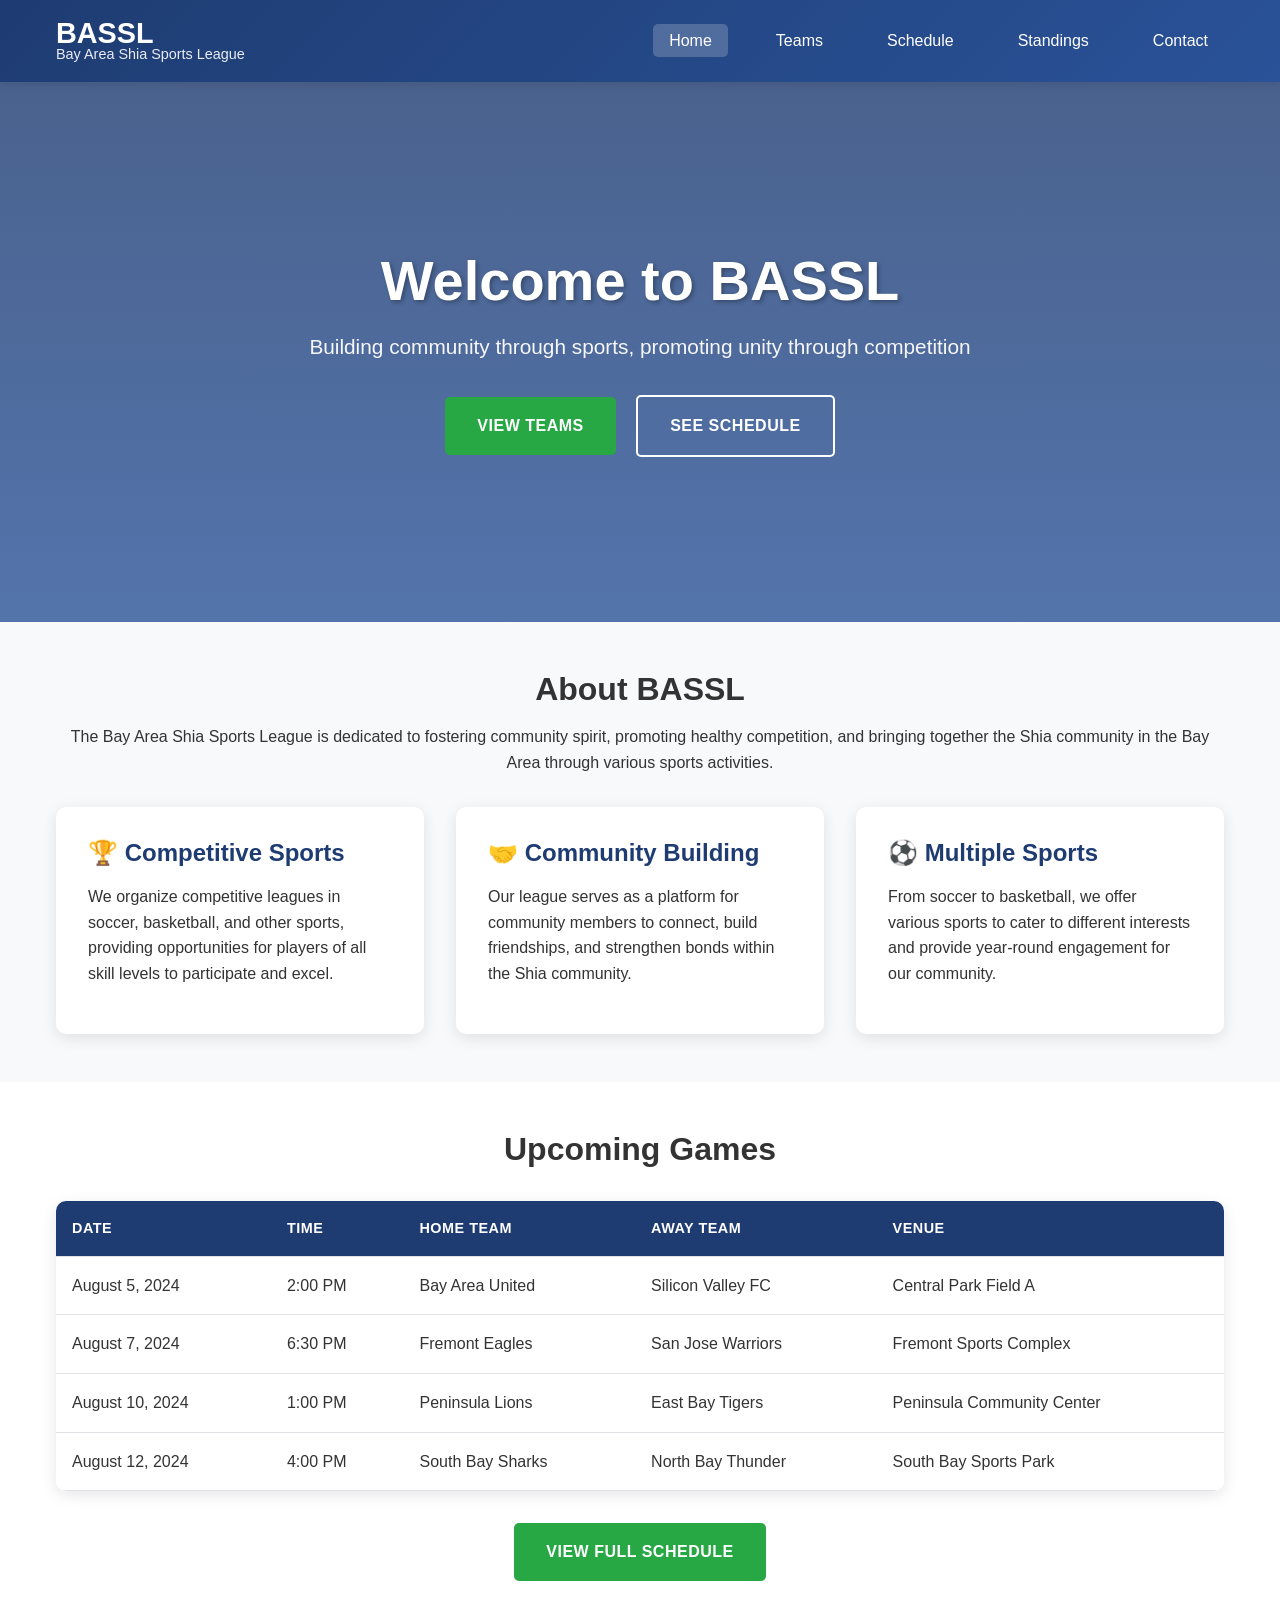
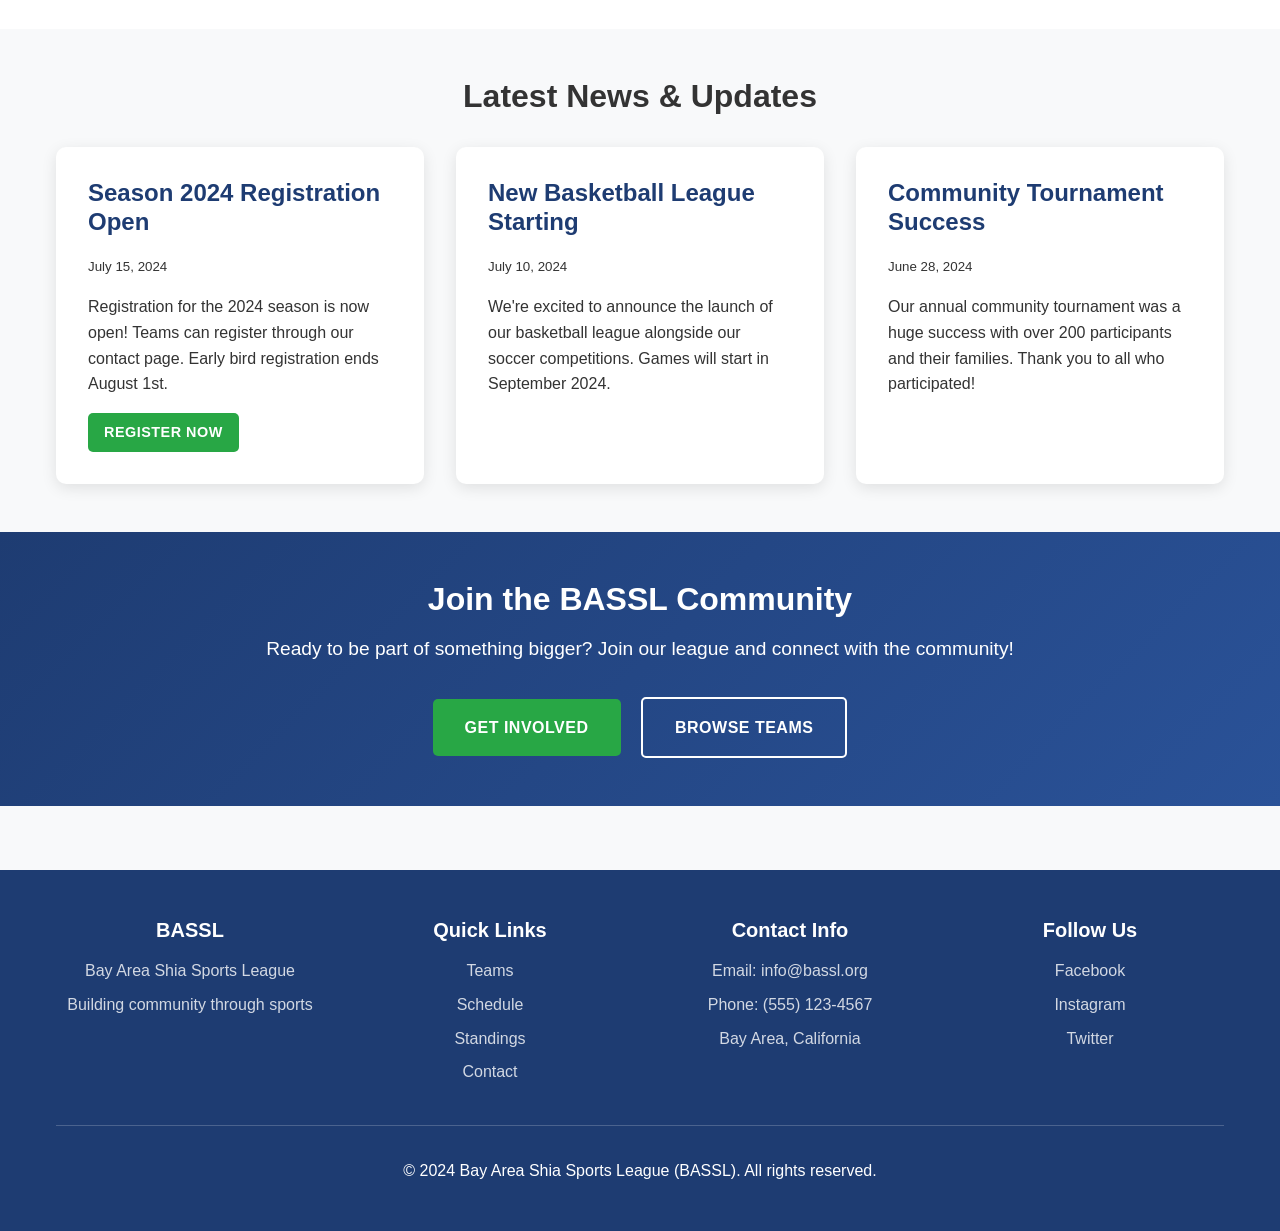
==== index.html @ 3722fea4 "Create complete BASSL website with HTML5/CSS3 - Built responsive website for Bay Area Shia Sports Le" ====
<!DOCTYPE html>
<html lang="en">
<head>
    <meta charset="UTF-8">
    <meta name="viewport" content="width=device-width, initial-scale=1.0">
    <meta name="description" content="Bay Area Shia Sports League - Promoting sports, community, and unity in the Bay Area Shia community">
    <meta name="keywords" content="BASSL, Bay Area, Shia, Sports, League, Soccer, Basketball, Community">
    <title>BASSL - Bay Area Shia Sports League</title>
    <link rel="stylesheet" href="css/style.css">
</head>
<body>
    <!-- Header and Navigation -->
    <header>
        <div class="container">
            <div class="header-content">
                <div class="logo">
                    <div>
                        <h1>BASSL</h1>
                        <div class="logo-subtitle">Bay Area Shia Sports League</div>
                    </div>
                </div>
                <nav>
                    <button class="menu-toggle" aria-label="Toggle navigation menu">☰</button>
                    <ul id="nav-menu">
                        <li><a href="index.html" class="active">Home</a></li>
                        <li><a href="teams.html">Teams</a></li>
                        <li><a href="schedule.html">Schedule</a></li>
                        <li><a href="standings.html">Standings</a></li>
                        <li><a href="contact.html">Contact</a></li>
                    </ul>
                </nav>
            </div>
        </div>
    </header>

    <!-- Hero Section -->
    <section class="hero">
        <div class="container">
            <div class="hero-content">
                <h1>Welcome to BASSL</h1>
                <p>Building community through sports, promoting unity through competition</p>
                <div style="margin-top: 2rem;">
                    <a href="teams.html" class="btn">View Teams</a>
                    <a href="schedule.html" class="btn btn-secondary" style="margin-left: 1rem;">See Schedule</a>
                </div>
            </div>
        </div>
    </section>

    <!-- About Section -->
    <section class="section">
        <div class="container">
            <div class="text-center mb-2">
                <h2>About BASSL</h2>
                <p>The Bay Area Shia Sports League is dedicated to fostering community spirit, promoting healthy competition, and bringing together the Shia community in the Bay Area through various sports activities.</p>
            </div>
            
            <div class="card-grid">
                <div class="card">
                    <h3>🏆 Competitive Sports</h3>
                    <p>We organize competitive leagues in soccer, basketball, and other sports, providing opportunities for players of all skill levels to participate and excel.</p>
                </div>
                <div class="card">
                    <h3>🤝 Community Building</h3>
                    <p>Our league serves as a platform for community members to connect, build friendships, and strengthen bonds within the Shia community.</p>
                </div>
                <div class="card">
                    <h3>⚽ Multiple Sports</h3>
                    <p>From soccer to basketball, we offer various sports to cater to different interests and provide year-round engagement for our community.</p>
                </div>
            </div>
        </div>
    </section>

    <!-- Upcoming Games Section -->
    <section class="section" style="background-color: white;">
        <div class="container">
            <h2 class="text-center mb-2">Upcoming Games</h2>
            <div class="table-container">
                <table>
                    <thead>
                        <tr>
                            <th>Date</th>
                            <th>Time</th>
                            <th>Home Team</th>
                            <th>Away Team</th>
                            <th>Venue</th>
                        </tr>
                    </thead>
                    <tbody>
                        <tr>
                            <td>August 5, 2024</td>
                            <td>2:00 PM</td>
                            <td>Bay Area United</td>
                            <td>Silicon Valley FC</td>
                            <td>Central Park Field A</td>
                        </tr>
                        <tr>
                            <td>August 7, 2024</td>
                            <td>6:30 PM</td>
                            <td>Fremont Eagles</td>
                            <td>San Jose Warriors</td>
                            <td>Fremont Sports Complex</td>
                        </tr>
                        <tr>
                            <td>August 10, 2024</td>
                            <td>1:00 PM</td>
                            <td>Peninsula Lions</td>
                            <td>East Bay Tigers</td>
                            <td>Peninsula Community Center</td>
                        </tr>
                        <tr>
                            <td>August 12, 2024</td>
                            <td>4:00 PM</td>
                            <td>South Bay Sharks</td>
                            <td>North Bay Thunder</td>
                            <td>South Bay Sports Park</td>
                        </tr>
                    </tbody>
                </table>
            </div>
            <div class="text-center mt-2">
                <a href="schedule.html" class="btn">View Full Schedule</a>
            </div>
        </div>
    </section>

    <!-- News and Updates Section -->
    <section class="section">
        <div class="container">
            <h2 class="text-center mb-2">Latest News & Updates</h2>
            <div class="card-grid">
                <div class="card">
                    <h3>Season 2024 Registration Open</h3>
                    <p><small>July 15, 2024</small></p>
                    <p>Registration for the 2024 season is now open! Teams can register through our contact page. Early bird registration ends August 1st.</p>
                    <a href="contact.html" class="btn" style="font-size: 0.9rem; padding: 0.5rem 1rem;">Register Now</a>
                </div>
                <div class="card">
                    <h3>New Basketball League Starting</h3>
                    <p><small>July 10, 2024</small></p>
                    <p>We're excited to announce the launch of our basketball league alongside our soccer competitions. Games will start in September 2024.</p>
                </div>
                <div class="card">
                    <h3>Community Tournament Success</h3>
                    <p><small>June 28, 2024</small></p>
                    <p>Our annual community tournament was a huge success with over 200 participants and their families. Thank you to all who participated!</p>
                </div>
            </div>
        </div>
    </section>

    <!-- Call to Action Section -->
    <section class="section" style="background: linear-gradient(135deg, #1e3c72 0%, #2a5298 100%); color: white;">
        <div class="container text-center">
            <h2>Join the BASSL Community</h2>
            <p style="font-size: 1.2rem; margin-bottom: 2rem;">Ready to be part of something bigger? Join our league and connect with the community!</p>
            <a href="contact.html" class="btn" style="background-color: #28a745; margin-right: 1rem;">Get Involved</a>
            <a href="teams.html" class="btn btn-secondary">Browse Teams</a>
        </div>
    </section>

    <!-- Footer -->
    <footer>
        <div class="container">
            <div class="footer-content">
                <div class="footer-section">
                    <h4>BASSL</h4>
                    <p>Bay Area Shia Sports League</p>
                    <p>Building community through sports</p>
                </div>
                <div class="footer-section">
                    <h4>Quick Links</h4>
                    <p><a href="teams.html">Teams</a></p>
                    <p><a href="schedule.html">Schedule</a></p>
                    <p><a href="standings.html">Standings</a></p>
                    <p><a href="contact.html">Contact</a></p>
                </div>
                <div class="footer-section">
                    <h4>Contact Info</h4>
                    <p>Email: info@bassl.org</p>
                    <p>Phone: (555) 123-4567</p>
                    <p>Bay Area, California</p>
                </div>
                <div class="footer-section">
                    <h4>Follow Us</h4>
                    <p><a href="#">Facebook</a></p>
                    <p><a href="#">Instagram</a></p>
                    <p><a href="#">Twitter</a></p>
                </div>
            </div>
            <div class="footer-bottom">
                <p>&copy; 2024 Bay Area Shia Sports League (BASSL). All rights reserved.</p>
            </div>
        </div>
    </footer>

    <!-- Minimal JavaScript for mobile menu -->
    <script>
        // Mobile menu toggle - minimal JavaScript
        document.addEventListener('DOMContentLoaded', function() {
            const menuToggle = document.querySelector('.menu-toggle');
            const navMenu = document.getElementById('nav-menu');
            
            if (menuToggle && navMenu) {
                menuToggle.addEventListener('click', function() {
                    navMenu.classList.toggle('show');
                });
            }
        });
    </script>
</body>
</html>
---- css/style.css ----
/* BASSL - Bay Area Shia Sports League Website Styles */
/* Mobile-first responsive design using HTML5 and CSS3 */

/* CSS Reset and Base Styles */
* {
    margin: 0;
    padding: 0;
    box-sizing: border-box;
}

html {
    font-size: 16px;
    scroll-behavior: smooth;
}

body {
    font-family: 'Segoe UI', Tahoma, Geneva, Verdana, sans-serif;
    line-height: 1.6;
    color: #333;
    background-color: #f8f9fa;
}

/* Typography */
h1, h2, h3, h4, h5, h6 {
    margin-bottom: 1rem;
    font-weight: 600;
    line-height: 1.2;
}

h1 { font-size: 2.5rem; }
h2 { font-size: 2rem; }
h3 { font-size: 1.5rem; }
h4 { font-size: 1.25rem; }

p {
    margin-bottom: 1rem;
}

a {
    color: #007bff;
    text-decoration: none;
    transition: color 0.3s ease;
}

a:hover {
    color: #0056b3;
}

/* Layout Components */
.container {
    max-width: 1200px;
    margin: 0 auto;
    padding: 0 1rem;
}

.section {
    padding: 3rem 0;
}

/* Header and Navigation */
header {
    background: linear-gradient(135deg, #1e3c72 0%, #2a5298 100%);
    color: white;
    box-shadow: 0 2px 10px rgba(0,0,0,0.1);
    position: sticky;
    top: 0;
    z-index: 1000;
}

.header-content {
    display: flex;
    justify-content: space-between;
    align-items: center;
    padding: 1rem 0;
}

.logo {
    display: flex;
    align-items: center;
    gap: 1rem;
}

.logo h1 {
    margin: 0;
    font-size: 1.8rem;
    font-weight: 700;
}

.logo-subtitle {
    font-size: 0.9rem;
    opacity: 0.9;
    margin-top: -0.5rem;
}

/* Navigation Menu */
nav ul {
    display: flex;
    list-style: none;
    gap: 2rem;
}

nav a {
    color: white;
    font-weight: 500;
    padding: 0.5rem 1rem;
    border-radius: 5px;
    transition: background-color 0.3s ease;
}

nav a:hover,
nav a.active {
    background-color: rgba(255,255,255,0.2);
}

/* Mobile Menu Toggle */
.menu-toggle {
    display: none;
    background: none;
    border: none;
    color: white;
    font-size: 1.5rem;
    cursor: pointer;
}

/* Hero Section */
.hero {
    background: linear-gradient(rgba(30, 60, 114, 0.8), rgba(42, 82, 152, 0.8)), 
                url('../images/hero-bg.jpg') center/cover;
    color: white;
    text-align: center;
    padding: 6rem 0;
    min-height: 60vh;
    display: flex;
    align-items: center;
}

.hero-content h1 {
    font-size: 3.5rem;
    margin-bottom: 1rem;
    text-shadow: 2px 2px 4px rgba(0,0,0,0.3);
}

.hero-content p {
    font-size: 1.3rem;
    margin-bottom: 2rem;
    opacity: 0.95;
}

.btn {
    display: inline-block;
    padding: 1rem 2rem;
    background-color: #28a745;
    color: white;
    border-radius: 5px;
    font-weight: 600;
    text-transform: uppercase;
    letter-spacing: 0.5px;
    transition: all 0.3s ease;
    border: none;
    cursor: pointer;
}

.btn:hover {
    background-color: #218838;
    transform: translateY(-2px);
    box-shadow: 0 4px 15px rgba(40, 167, 69, 0.3);
}

.btn-secondary {
    background-color: transparent;
    border: 2px solid white;
    color: white;
}

.btn-secondary:hover {
    background-color: white;
    color: #1e3c72;
}

/* Card Components */
.card-grid {
    display: grid;
    grid-template-columns: repeat(auto-fit, minmax(300px, 1fr));
    gap: 2rem;
    margin-top: 2rem;
}

.card {
    background: white;
    border-radius: 10px;
    padding: 2rem;
    box-shadow: 0 4px 15px rgba(0,0,0,0.1);
    transition: transform 0.3s ease, box-shadow 0.3s ease;
}

.card:hover {
    transform: translateY(-5px);
    box-shadow: 0 8px 25px rgba(0,0,0,0.15);
}

.card h3 {
    color: #1e3c72;
    margin-bottom: 1rem;
}

/* Team Cards */
.team-card {
    text-align: center;
}

.team-logo {
    width: 80px;
    height: 80px;
    background: linear-gradient(135deg, #1e3c72, #2a5298);
    border-radius: 50%;
    margin: 0 auto 1rem;
    display: flex;
    align-items: center;
    justify-content: center;
    color: white;
    font-size: 2rem;
    font-weight: bold;
}

/* Tables */
.table-container {
    overflow-x: auto;
    margin: 2rem 0;
    border-radius: 10px;
    box-shadow: 0 4px 15px rgba(0,0,0,0.1);
}

table {
    width: 100%;
    border-collapse: collapse;
    background: white;
    min-width: 600px;
}

th, td {
    padding: 1rem;
    text-align: left;
    border-bottom: 1px solid #dee2e6;
}

th {
    background-color: #1e3c72;
    color: white;
    font-weight: 600;
    text-transform: uppercase;
    letter-spacing: 0.5px;
    font-size: 0.9rem;
}

tr:hover {
    background-color: #f8f9fa;
}

.standings-table td:first-child {
    font-weight: 600;
    color: #1e3c72;
}

/* Forms */
.form-group {
    margin-bottom: 1.5rem;
}

label {
    display: block;
    margin-bottom: 0.5rem;
    font-weight: 600;
    color: #333;
}

input, textarea, select {
    width: 100%;
    padding: 1rem;
    border: 2px solid #dee2e6;
    border-radius: 5px;
    font-size: 1rem;
    transition: border-color 0.3s ease;
}

input:focus, textarea:focus, select:focus {
    outline: none;
    border-color: #1e3c72;
    box-shadow: 0 0 0 3px rgba(30, 60, 114, 0.1);
}

/* Footer */
footer {
    background-color: #1e3c72;
    color: white;
    text-align: center;
    padding: 3rem 0 2rem;
    margin-top: 4rem;
}

.footer-content {
    display: grid;
    grid-template-columns: repeat(auto-fit, minmax(250px, 1fr));
    gap: 2rem;
    margin-bottom: 2rem;
}

.footer-section h4 {
    margin-bottom: 1rem;
    color: #fff;
}

.footer-section p, .footer-section a {
    color: rgba(255,255,255,0.8);
    margin-bottom: 0.5rem;
}

.footer-section a:hover {
    color: white;
}

.footer-bottom {
    border-top: 1px solid rgba(255,255,255,0.2);
    padding-top: 2rem;
    margin-top: 2rem;
}

/* Utility Classes */
.text-center { text-align: center; }
.text-left { text-align: left; }
.text-right { text-align: right; }

.mb-1 { margin-bottom: 1rem; }
.mb-2 { margin-bottom: 2rem; }
.mt-1 { margin-top: 1rem; }
.mt-2 { margin-top: 2rem; }

.bg-primary { background-color: #1e3c72; }
.bg-secondary { background-color: #6c757d; }
.bg-success { background-color: #28a745; }

.text-primary { color: #1e3c72; }
.text-success { color: #28a745; }
.text-danger { color: #dc3545; }

/* Responsive Design - Mobile First */

/* Tablet Styles */
@media (max-width: 768px) {
    .container {
        padding: 0 1rem;
    }
    
    .header-content {
        flex-direction: column;
        gap: 1rem;
    }
    
    nav ul {
        display: none;
        flex-direction: column;
        position: absolute;
        top: 100%;
        left: 0;
        right: 0;
        background-color: #1e3c72;
        padding: 1rem;
        box-shadow: 0 4px 10px rgba(0,0,0,0.1);
    }
    
    nav ul.show {
        display: flex;
    }
    
    .menu-toggle {
        display: block;
        position: absolute;
        top: 1rem;
        right: 1rem;
    }
    
    .hero-content h1 {
        font-size: 2.5rem;
    }
    
    .hero-content p {
        font-size: 1.1rem;
    }
    
    .card-grid {
        grid-template-columns: 1fr;
        gap: 1.5rem;
    }
    
    .footer-content {
        grid-template-columns: 1fr;
        text-align: center;
    }
}

/* Mobile Styles */
@media (max-width: 480px) {
    html {
        font-size: 14px;
    }
    
    .hero {
        padding: 4rem 0;
        min-height: 50vh;
    }
    
    .hero-content h1 {
        font-size: 2rem;
    }
    
    .section {
        padding: 2rem 0;
    }
    
    .card {
        padding: 1.5rem;
    }
    
    th, td {
        padding: 0.75rem 0.5rem;
        font-size: 0.9rem;
    }
    
    .btn {
        padding: 0.75rem 1.5rem;
        font-size: 0.9rem;
    }
}

/* Print Styles */
@media print {
    header, footer, .menu-toggle, .btn {
        display: none;
    }
    
    body {
        background: white;
        color: black;
    }
    
    .card {
        box-shadow: none;
        border: 1px solid #ccc;
    }
}

/* Accessibility Improvements */
@media (prefers-reduced-motion: reduce) {
    * {
        animation-duration: 0.01ms !important;
        animation-iteration-count: 1 !important;
        transition-duration: 0.01ms !important;
    }
}

/* Focus styles for keyboard navigation */
button:focus, a:focus, input:focus, textarea:focus, select:focus {
    outline: 2px solid #1e3c72;
    outline-offset: 2px;
}

/* High contrast mode support */
@media (prefers-contrast: high) {
    .card {
        border: 2px solid #333;
    }
    
    .btn {
        border: 2px solid currentColor;
    }
}
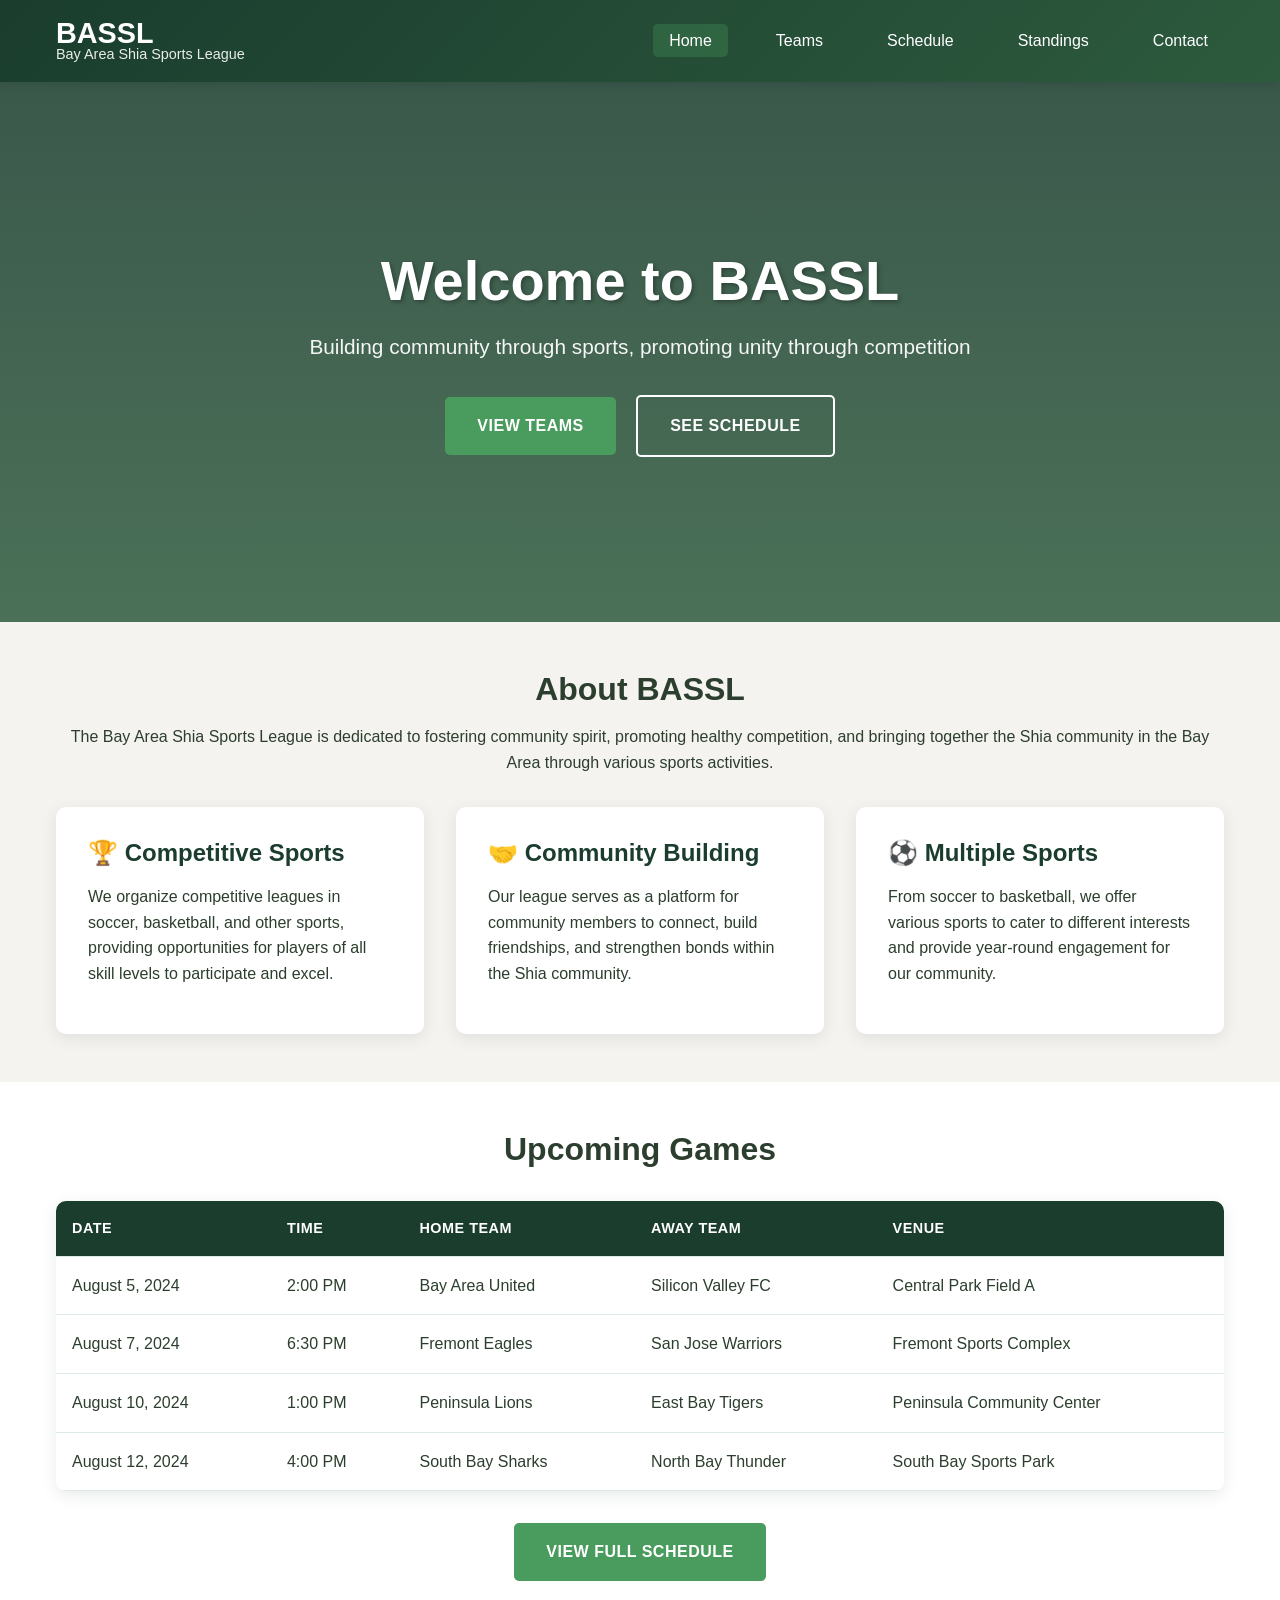
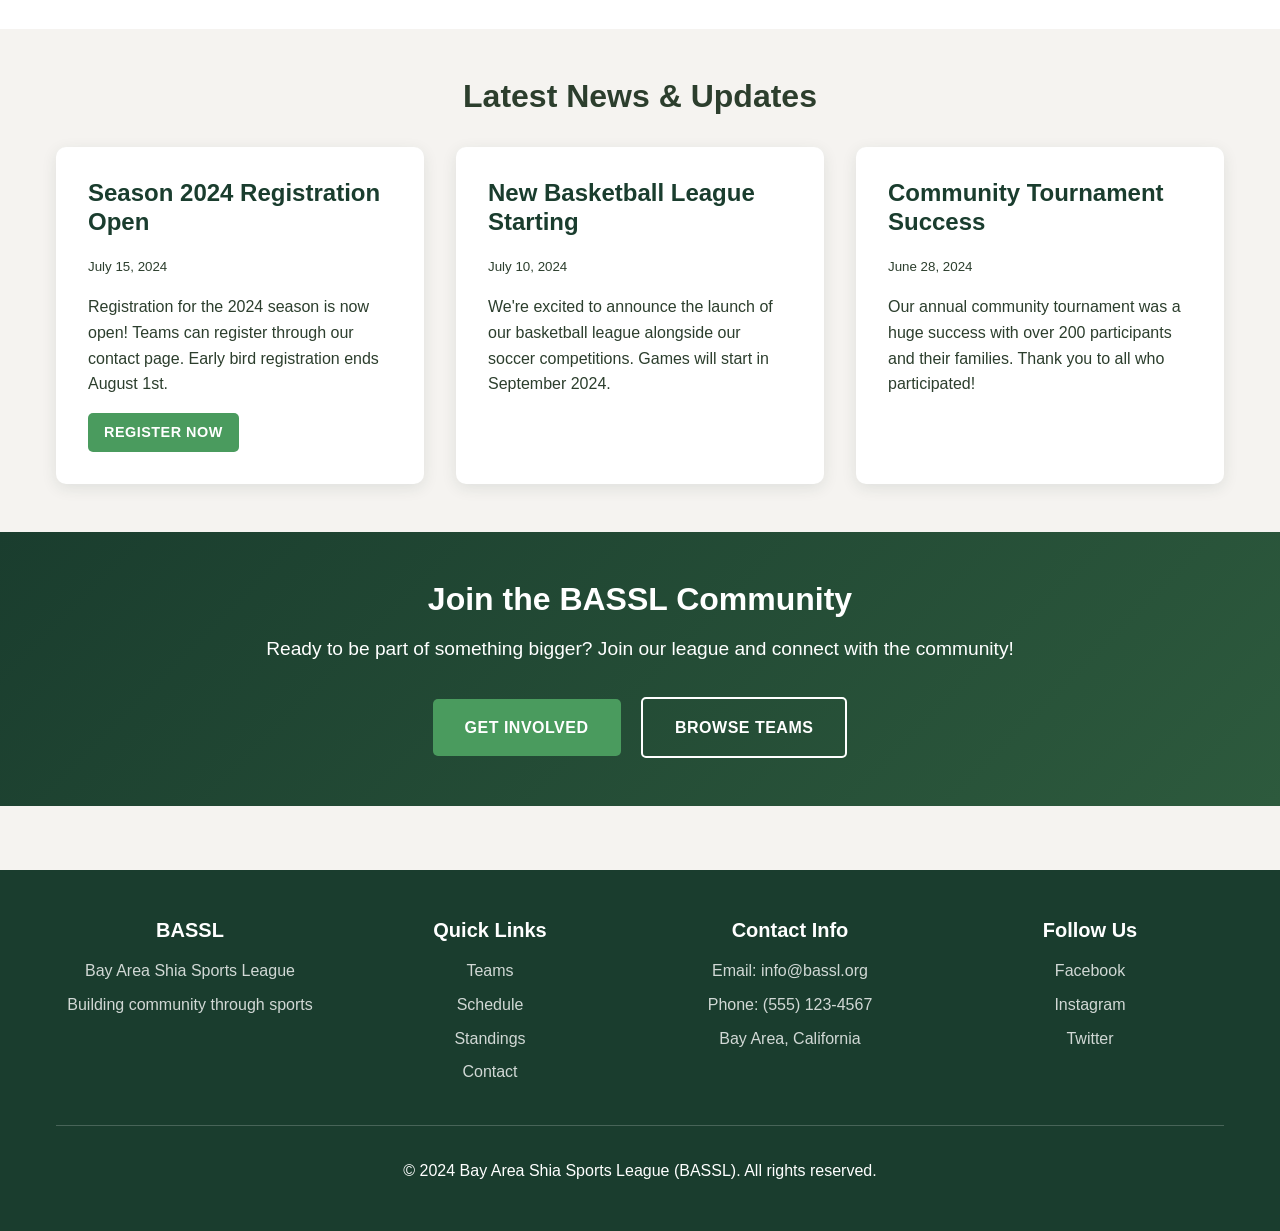
==== commit 204ab536: "Update color scheme to match BASSL logo - Extracted colors from BASSL logo: dark green, emerald, cre" ====
--- a/index.html
+++ b/index.html
@@ -151,11 +151,11 @@
     </section>
 
     <!-- Call to Action Section -->
-    <section class="section" style="background: linear-gradient(135deg, #1e3c72 0%, #2a5298 100%); color: white;">
+    <section class="section" style="background: linear-gradient(135deg, var(--primary-dark) 0%, var(--primary-green) 100%); color: white;">
         <div class="container text-center">
             <h2>Join the BASSL Community</h2>
             <p style="font-size: 1.2rem; margin-bottom: 2rem;">Ready to be part of something bigger? Join our league and connect with the community!</p>
-            <a href="contact.html" class="btn" style="background-color: #28a745; margin-right: 1rem;">Get Involved</a>
+            <a href="contact.html" class="btn" style="margin-right: 1rem;">Get Involved</a>
             <a href="teams.html" class="btn btn-secondary">Browse Teams</a>
         </div>
     </section>
@@ -211,4 +211,3 @@
     </script>
 </body>
 </html>
-
--- a/css/style.css
+++ b/css/style.css
@@ -1,5 +1,21 @@
 /* BASSL - Bay Area Shia Sports League Website Styles */
 /* Mobile-first responsive design using HTML5 and CSS3 */
+/* Color scheme based on BASSL logo: Dark green, emerald, and cream */
+
+/* CSS Custom Properties - BASSL Logo Colors */
+:root {
+    --primary-dark: #1a3d2e;      /* Dark forest green from logo */
+    --primary-green: #2d5a3d;     /* Medium green from logo */
+    --accent-emerald: #4a9b5e;    /* Emerald green from logo */
+    --accent-light: #6bb77b;      /* Light green accent */
+    --cream-bg: #f5f3f0;          /* Cream background from logo */
+    --text-dark: #2c3e2d;         /* Dark green text */
+    --text-light: #5a6b5d;        /* Medium green text */
+    --white: #ffffff;
+    --success: #4a9b5e;           /* Using logo green for success */
+    --warning: #d4a574;           /* Warm tone complement */
+    --danger: #c85a5a;            /* Muted red */
+}
 
 /* CSS Reset and Base Styles */
 * {
@@ -16,8 +32,8 @@
 body {
     font-family: 'Segoe UI', Tahoma, Geneva, Verdana, sans-serif;
     line-height: 1.6;
-    color: #333;
-    background-color: #f8f9fa;
+    color: var(--text-dark);
+    background-color: var(--cream-bg);
 }
 
 /* Typography */
@@ -37,13 +53,13 @@
 }
 
 a {
-    color: #007bff;
+    color: var(--accent-emerald);
     text-decoration: none;
     transition: color 0.3s ease;
 }
 
 a:hover {
-    color: #0056b3;
+    color: var(--primary-green);
 }
 
 /* Layout Components */
@@ -59,9 +75,9 @@
 
 /* Header and Navigation */
 header {
-    background: linear-gradient(135deg, #1e3c72 0%, #2a5298 100%);
-    color: white;
-    box-shadow: 0 2px 10px rgba(0,0,0,0.1);
+    background: linear-gradient(135deg, var(--primary-dark) 0%, var(--primary-green) 100%);
+    color: var(--white);
+    box-shadow: 0 2px 10px rgba(26, 61, 46, 0.3);
     position: sticky;
     top: 0;
     z-index: 1000;
@@ -100,7 +116,7 @@
 }
 
 nav a {
-    color: white;
+    color: var(--white);
     font-weight: 500;
     padding: 0.5rem 1rem;
     border-radius: 5px;
@@ -109,7 +125,7 @@
 
 nav a:hover,
 nav a.active {
-    background-color: rgba(255,255,255,0.2);
+    background-color: rgba(74, 155, 94, 0.3);
 }
 
 /* Mobile Menu Toggle */
@@ -124,9 +140,9 @@
 
 /* Hero Section */
 .hero {
-    background: linear-gradient(rgba(30, 60, 114, 0.8), rgba(42, 82, 152, 0.8)), 
+    background: linear-gradient(rgba(26, 61, 46, 0.85), rgba(45, 90, 61, 0.85)), 
                 url('../images/hero-bg.jpg') center/cover;
-    color: white;
+    color: var(--white);
     text-align: center;
     padding: 6rem 0;
     min-height: 60vh;
@@ -149,8 +165,8 @@
 .btn {
     display: inline-block;
     padding: 1rem 2rem;
-    background-color: #28a745;
-    color: white;
+    background-color: var(--accent-emerald);
+    color: var(--white);
     border-radius: 5px;
     font-weight: 600;
     text-transform: uppercase;
@@ -161,20 +177,20 @@
 }
 
 .btn:hover {
-    background-color: #218838;
+    background-color: var(--primary-green);
     transform: translateY(-2px);
-    box-shadow: 0 4px 15px rgba(40, 167, 69, 0.3);
+    box-shadow: 0 4px 15px rgba(74, 155, 94, 0.4);
 }
 
 .btn-secondary {
     background-color: transparent;
-    border: 2px solid white;
-    color: white;
+    border: 2px solid var(--white);
+    color: var(--white);
 }
 
 .btn-secondary:hover {
-    background-color: white;
-    color: #1e3c72;
+    background-color: var(--white);
+    color: var(--primary-dark);
 }
 
 /* Card Components */
@@ -186,20 +202,20 @@
 }
 
 .card {
-    background: white;
+    background: var(--white);
     border-radius: 10px;
     padding: 2rem;
-    box-shadow: 0 4px 15px rgba(0,0,0,0.1);
+    box-shadow: 0 4px 15px rgba(26, 61, 46, 0.1);
     transition: transform 0.3s ease, box-shadow 0.3s ease;
 }
 
 .card:hover {
     transform: translateY(-5px);
-    box-shadow: 0 8px 25px rgba(0,0,0,0.15);
+    box-shadow: 0 8px 25px rgba(26, 61, 46, 0.15);
 }
 
 .card h3 {
-    color: #1e3c72;
+    color: var(--primary-dark);
     margin-bottom: 1rem;
 }
 
@@ -211,13 +227,13 @@
 .team-logo {
     width: 80px;
     height: 80px;
-    background: linear-gradient(135deg, #1e3c72, #2a5298);
+    background: linear-gradient(135deg, var(--primary-dark), var(--accent-emerald));
     border-radius: 50%;
     margin: 0 auto 1rem;
     display: flex;
     align-items: center;
     justify-content: center;
-    color: white;
+    color: var(--white);
     font-size: 2rem;
     font-weight: bold;
 }
@@ -227,25 +243,25 @@
     overflow-x: auto;
     margin: 2rem 0;
     border-radius: 10px;
-    box-shadow: 0 4px 15px rgba(0,0,0,0.1);
+    box-shadow: 0 4px 15px rgba(26, 61, 46, 0.1);
 }
 
 table {
     width: 100%;
     border-collapse: collapse;
-    background: white;
+    background: var(--white);
     min-width: 600px;
 }
 
 th, td {
     padding: 1rem;
     text-align: left;
-    border-bottom: 1px solid #dee2e6;
+    border-bottom: 1px solid rgba(74, 155, 94, 0.2);
 }
 
 th {
-    background-color: #1e3c72;
-    color: white;
+    background-color: var(--primary-dark);
+    color: var(--white);
     font-weight: 600;
     text-transform: uppercase;
     letter-spacing: 0.5px;
@@ -253,12 +269,12 @@
 }
 
 tr:hover {
-    background-color: #f8f9fa;
+    background-color: rgba(74, 155, 94, 0.05);
 }
 
 .standings-table td:first-child {
     font-weight: 600;
-    color: #1e3c72;
+    color: var(--primary-dark);
 }
 
 /* Forms */
@@ -270,28 +286,29 @@
     display: block;
     margin-bottom: 0.5rem;
     font-weight: 600;
-    color: #333;
+    color: var(--text-dark);
 }
 
 input, textarea, select {
     width: 100%;
     padding: 1rem;
-    border: 2px solid #dee2e6;
+    border: 2px solid rgba(74, 155, 94, 0.3);
     border-radius: 5px;
     font-size: 1rem;
     transition: border-color 0.3s ease;
+    background-color: var(--white);
 }
 
 input:focus, textarea:focus, select:focus {
     outline: none;
-    border-color: #1e3c72;
-    box-shadow: 0 0 0 3px rgba(30, 60, 114, 0.1);
+    border-color: var(--accent-emerald);
+    box-shadow: 0 0 0 3px rgba(74, 155, 94, 0.1);
 }
 
 /* Footer */
 footer {
-    background-color: #1e3c72;
-    color: white;
+    background-color: var(--primary-dark);
+    color: var(--white);
     text-align: center;
     padding: 3rem 0 2rem;
     margin-top: 4rem;
@@ -306,7 +323,7 @@
 
 .footer-section h4 {
     margin-bottom: 1rem;
-    color: #fff;
+    color: var(--white);
 }
 
 .footer-section p, .footer-section a {
@@ -315,7 +332,7 @@
 }
 
 .footer-section a:hover {
-    color: white;
+    color: var(--accent-light);
 }
 
 .footer-bottom {
@@ -334,13 +351,13 @@
 .mt-1 { margin-top: 1rem; }
 .mt-2 { margin-top: 2rem; }
 
-.bg-primary { background-color: #1e3c72; }
-.bg-secondary { background-color: #6c757d; }
-.bg-success { background-color: #28a745; }
-
-.text-primary { color: #1e3c72; }
-.text-success { color: #28a745; }
-.text-danger { color: #dc3545; }
+.bg-primary { background-color: var(--primary-dark); }
+.bg-secondary { background-color: var(--text-light); }
+.bg-success { background-color: var(--accent-emerald); }
+
+.text-primary { color: var(--primary-dark); }
+.text-success { color: var(--accent-emerald); }
+.text-danger { color: var(--danger); }
 
 /* Responsive Design - Mobile First */
 
@@ -362,9 +379,9 @@
         top: 100%;
         left: 0;
         right: 0;
-        background-color: #1e3c72;
+        background-color: var(--primary-dark);
         padding: 1rem;
-        box-shadow: 0 4px 10px rgba(0,0,0,0.1);
+        box-shadow: 0 4px 10px rgba(26, 61, 46, 0.2);
     }
     
     nav ul.show {
@@ -459,7 +476,7 @@
 
 /* Focus styles for keyboard navigation */
 button:focus, a:focus, input:focus, textarea:focus, select:focus {
-    outline: 2px solid #1e3c72;
+    outline: 2px solid var(--accent-emerald);
     outline-offset: 2px;
 }
 
@@ -473,4 +490,3 @@
         border: 2px solid currentColor;
     }
 }
-
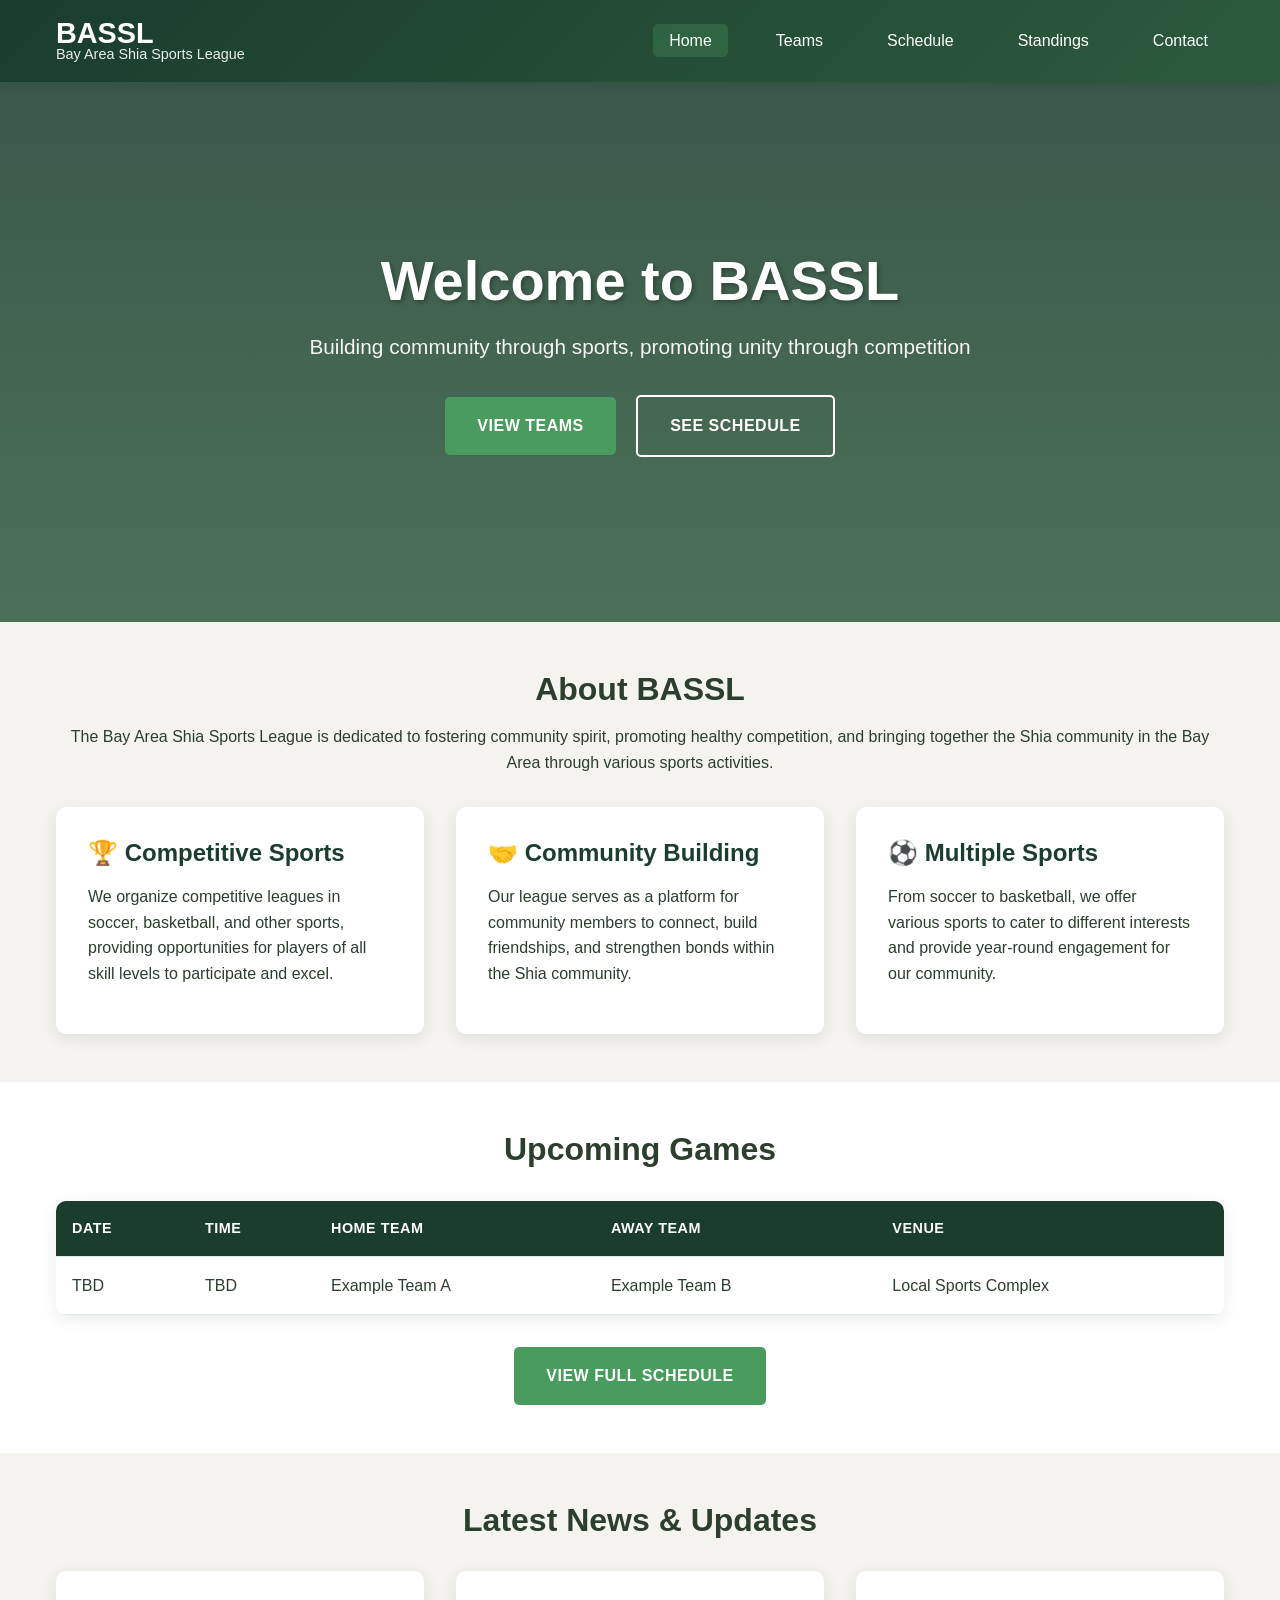
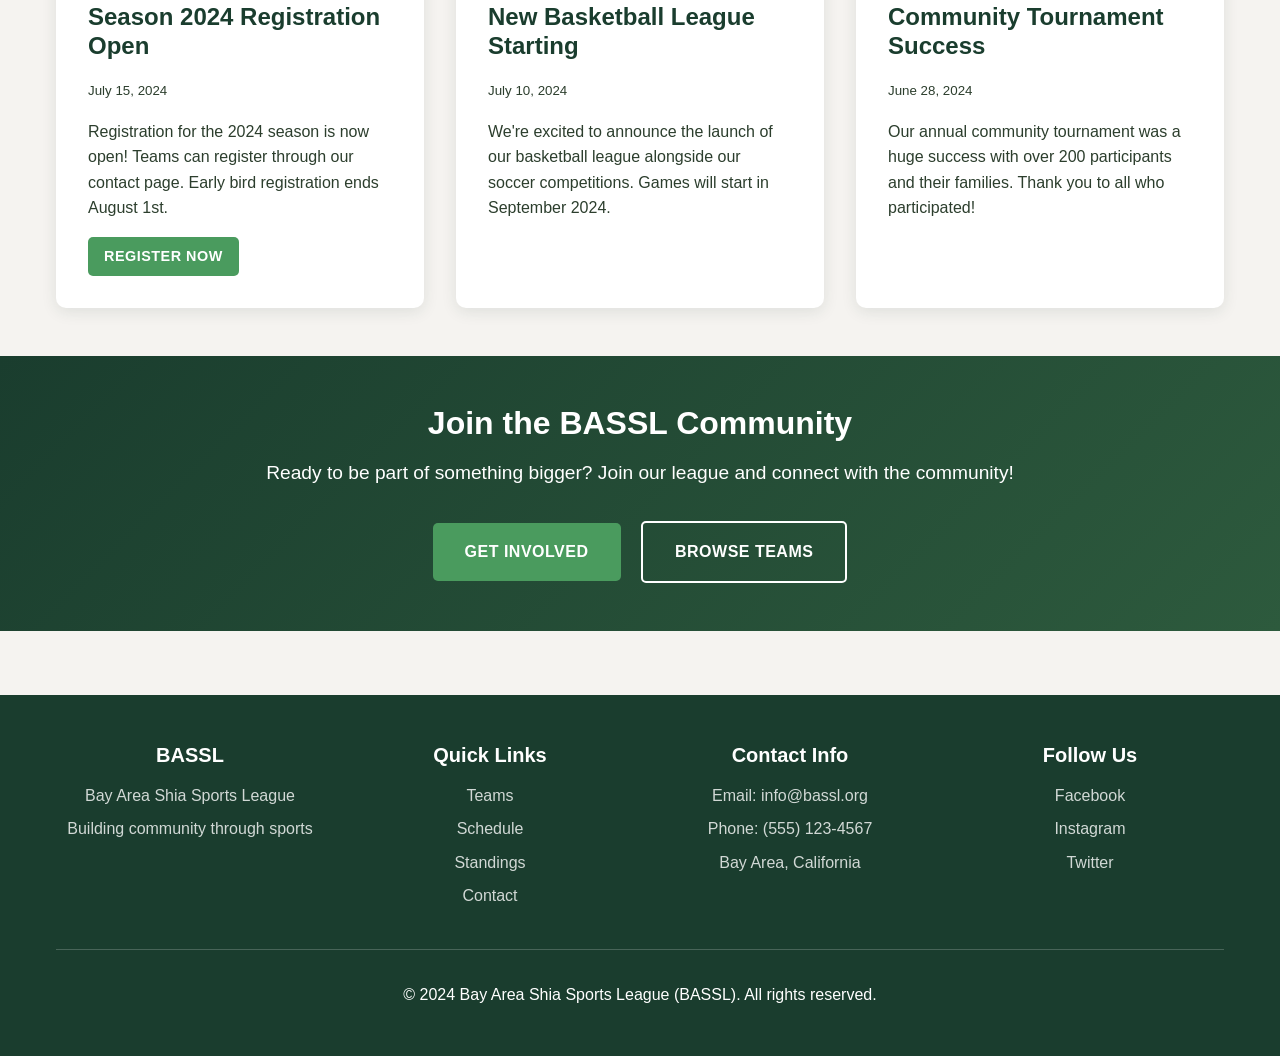
==== commit 60e05bf5: "Add favicon support and clean up sample data - Added favicon links to all HTML pages (index, teams, " ====
--- a/index.html
+++ b/index.html
@@ -6,6 +6,10 @@
     <meta name="description" content="Bay Area Shia Sports League - Promoting sports, community, and unity in the Bay Area Shia community">
     <meta name="keywords" content="BASSL, Bay Area, Shia, Sports, League, Soccer, Basketball, Community">
     <title>BASSL - Bay Area Shia Sports League</title>
+    <link rel="icon" type="image/x-icon" href="images/favicon.ico">
+    <link rel="apple-touch-icon" sizes="180x180" href="images/apple-touch-icon.png">
+    <link rel="icon" type="image/png" sizes="32x32" href="images/favicon-32x32.png">
+    <link rel="icon" type="image/png" sizes="16x16" href="images/favicon-16x16.png">
     <link rel="stylesheet" href="css/style.css">
 </head>
 <body>
@@ -89,32 +93,11 @@
                     </thead>
                     <tbody>
                         <tr>
-                            <td>August 5, 2024</td>
-                            <td>2:00 PM</td>
-                            <td>Bay Area United</td>
-                            <td>Silicon Valley FC</td>
-                            <td>Central Park Field A</td>
-                        </tr>
-                        <tr>
-                            <td>August 7, 2024</td>
-                            <td>6:30 PM</td>
-                            <td>Fremont Eagles</td>
-                            <td>San Jose Warriors</td>
-                            <td>Fremont Sports Complex</td>
-                        </tr>
-                        <tr>
-                            <td>August 10, 2024</td>
-                            <td>1:00 PM</td>
-                            <td>Peninsula Lions</td>
-                            <td>East Bay Tigers</td>
-                            <td>Peninsula Community Center</td>
-                        </tr>
-                        <tr>
-                            <td>August 12, 2024</td>
-                            <td>4:00 PM</td>
-                            <td>South Bay Sharks</td>
-                            <td>North Bay Thunder</td>
-                            <td>South Bay Sports Park</td>
+                            <td>TBD</td>
+                            <td>TBD</td>
+                            <td>Example Team A</td>
+                            <td>Example Team B</td>
+                            <td>Local Sports Complex</td>
                         </tr>
                     </tbody>
                 </table>
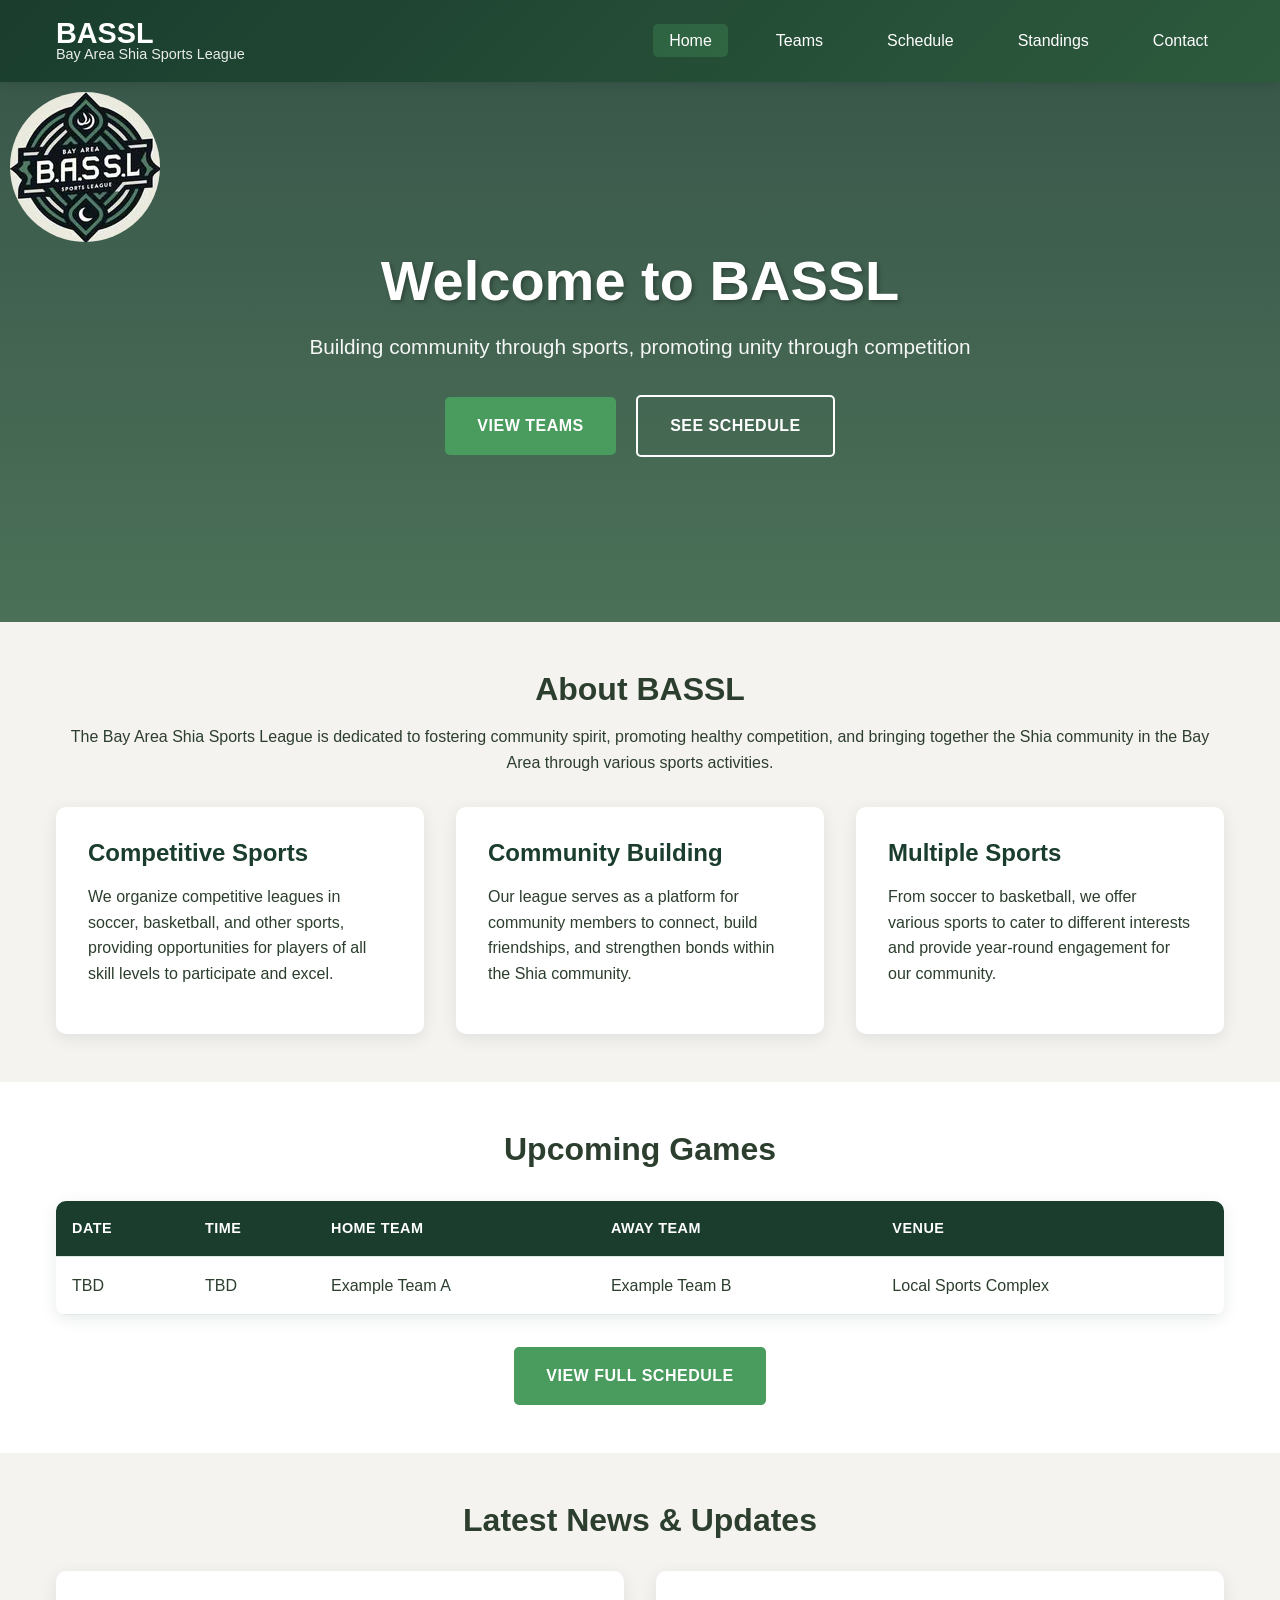
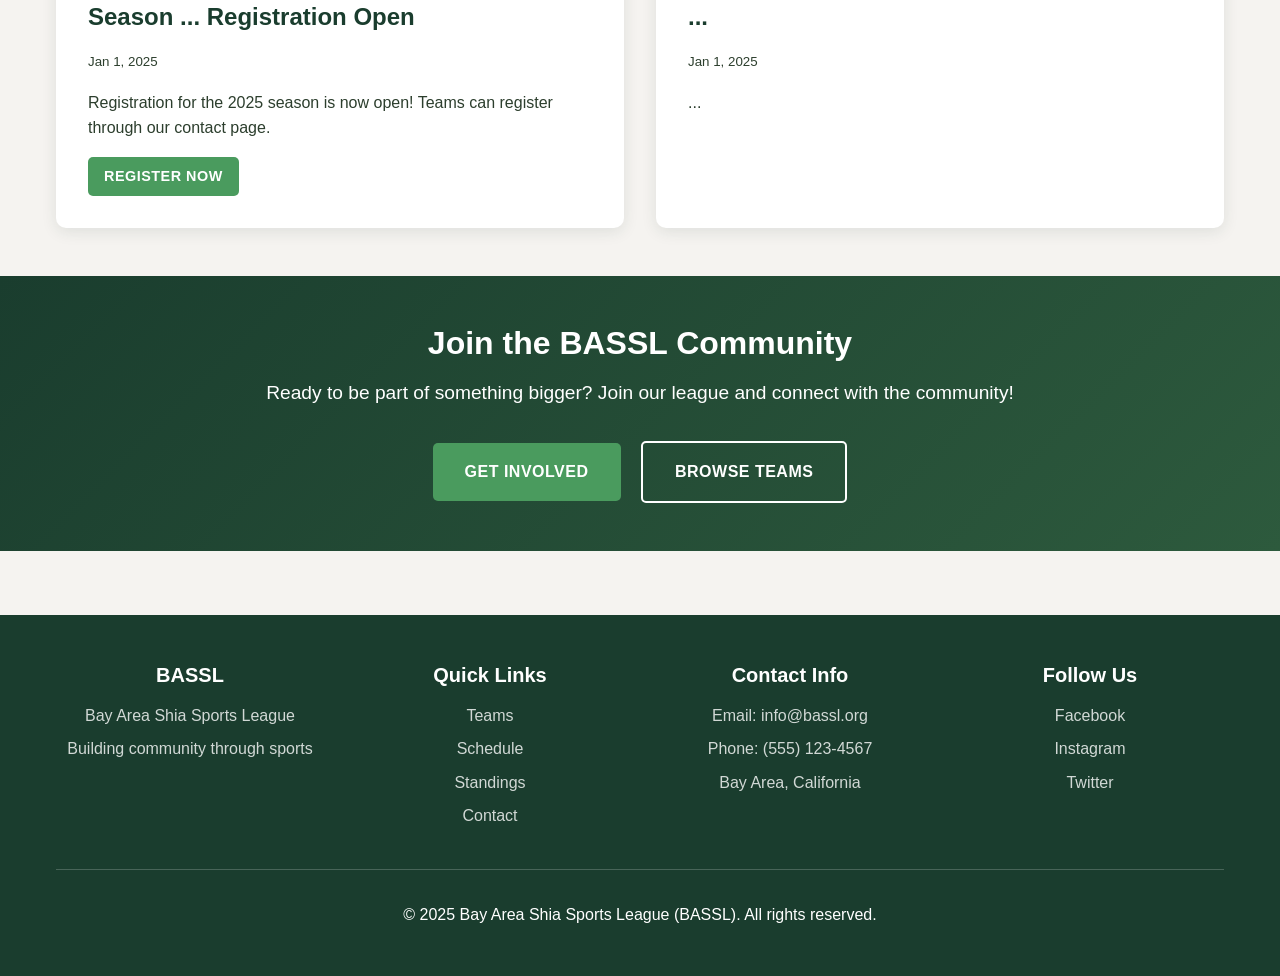
==== commit 41fc6534: "New: Favicon, Fixed Nav Bar Hover, Several Small Fixes." ====
--- a/index.html
+++ b/index.html
@@ -6,10 +6,10 @@
     <meta name="description" content="Bay Area Shia Sports League - Promoting sports, community, and unity in the Bay Area Shia community">
     <meta name="keywords" content="BASSL, Bay Area, Shia, Sports, League, Soccer, Basketball, Community">
     <title>BASSL - Bay Area Shia Sports League</title>
-    <link rel="icon" type="image/x-icon" href="images/favicon.ico">
-    <link rel="apple-touch-icon" sizes="180x180" href="images/apple-touch-icon.png">
-    <link rel="icon" type="image/png" sizes="32x32" href="images/favicon-32x32.png">
-    <link rel="icon" type="image/png" sizes="16x16" href="images/favicon-16x16.png">
+    <link rel="apple-touch-icon" sizes="180x180" href="apple-touch-icon.png">
+    <link rel="icon" type="image/png" sizes="32x32" href="favicon-32x32.png">
+    <link rel="icon" type="image/png" sizes="16x16" href="favicon-16x16.png">
+    <link rel="manifest" href="site.webmanifest">
     <link rel="stylesheet" href="css/style.css">
 </head>
 <body>
@@ -36,6 +36,8 @@
             </div>
         </div>
     </header>
+    <!--Main Logo-->
+    <a class="main-logo-home-link" href="index.html"><img class="main-logo" src="BASSL logo.jpg" alt="main-logo"></a>
 
     <!-- Hero Section -->
     <section class="hero">
@@ -61,15 +63,15 @@
             
             <div class="card-grid">
                 <div class="card">
-                    <h3>🏆 Competitive Sports</h3>
+                    <h3>Competitive Sports</h3>
                     <p>We organize competitive leagues in soccer, basketball, and other sports, providing opportunities for players of all skill levels to participate and excel.</p>
                 </div>
                 <div class="card">
-                    <h3>🤝 Community Building</h3>
+                    <h3>Community Building</h3>
                     <p>Our league serves as a platform for community members to connect, build friendships, and strengthen bonds within the Shia community.</p>
                 </div>
                 <div class="card">
-                    <h3>⚽ Multiple Sports</h3>
+                    <h3>Multiple Sports</h3>
                     <p>From soccer to basketball, we offer various sports to cater to different interests and provide year-round engagement for our community.</p>
                 </div>
             </div>
@@ -114,20 +116,15 @@
             <h2 class="text-center mb-2">Latest News & Updates</h2>
             <div class="card-grid">
                 <div class="card">
-                    <h3>Season 2024 Registration Open</h3>
-                    <p><small>July 15, 2024</small></p>
-                    <p>Registration for the 2024 season is now open! Teams can register through our contact page. Early bird registration ends August 1st.</p>
+                    <h3>Season ... Registration Open</h3>
+                    <p><small>Jan 1, 2025</small></p>
+                    <p>Registration for the 2025 season is now open! Teams can register through our contact page.</p>
                     <a href="contact.html" class="btn" style="font-size: 0.9rem; padding: 0.5rem 1rem;">Register Now</a>
                 </div>
                 <div class="card">
-                    <h3>New Basketball League Starting</h3>
-                    <p><small>July 10, 2024</small></p>
-                    <p>We're excited to announce the launch of our basketball league alongside our soccer competitions. Games will start in September 2024.</p>
-                </div>
-                <div class="card">
-                    <h3>Community Tournament Success</h3>
-                    <p><small>June 28, 2024</small></p>
-                    <p>Our annual community tournament was a huge success with over 200 participants and their families. Thank you to all who participated!</p>
+                    <h3>...</h3>
+                    <p><small>Jan 1, 2025</small></p>
+                    <p>...</p>
                 </div>
             </div>
         </div>
@@ -168,12 +165,12 @@
                 <div class="footer-section">
                     <h4>Follow Us</h4>
                     <p><a href="#">Facebook</a></p>
-                    <p><a href="#">Instagram</a></p>
+                    <p><a href="https://www.instagram.com/bashiasportsleague/" target="_blank">Instagram</a></p>
                     <p><a href="#">Twitter</a></p>
                 </div>
             </div>
             <div class="footer-bottom">
-                <p>&copy; 2024 Bay Area Shia Sports League (BASSL). All rights reserved.</p>
+                <p>&copy; 2025 Bay Area Shia Sports League (BASSL). All rights reserved.</p>
             </div>
         </div>
     </footer>
--- a/css/style.css
+++ b/css/style.css
@@ -36,6 +36,19 @@
     background-color: var(--cream-bg);
 }
 
+.main-logo {
+    position: absolute;
+    left: 20;
+    margin-left: 10px;
+    margin-top: 10px;
+    top: 20;
+    border-radius: 50%;
+}
+
+.main-logo-home-link {
+    text-decoration: none;
+}
+
 /* Typography */
 h1, h2, h3, h4, h5, h6 {
     margin-bottom: 1rem;
@@ -126,6 +139,7 @@
 nav a:hover,
 nav a.active {
     background-color: rgba(74, 155, 94, 0.3);
+    color: var(--white);
 }
 
 /* Mobile Menu Toggle */
@@ -180,6 +194,7 @@
     background-color: var(--primary-green);
     transform: translateY(-2px);
     box-shadow: 0 4px 15px rgba(74, 155, 94, 0.4);
+    color: var(--white)
 }
 
 .btn-secondary {
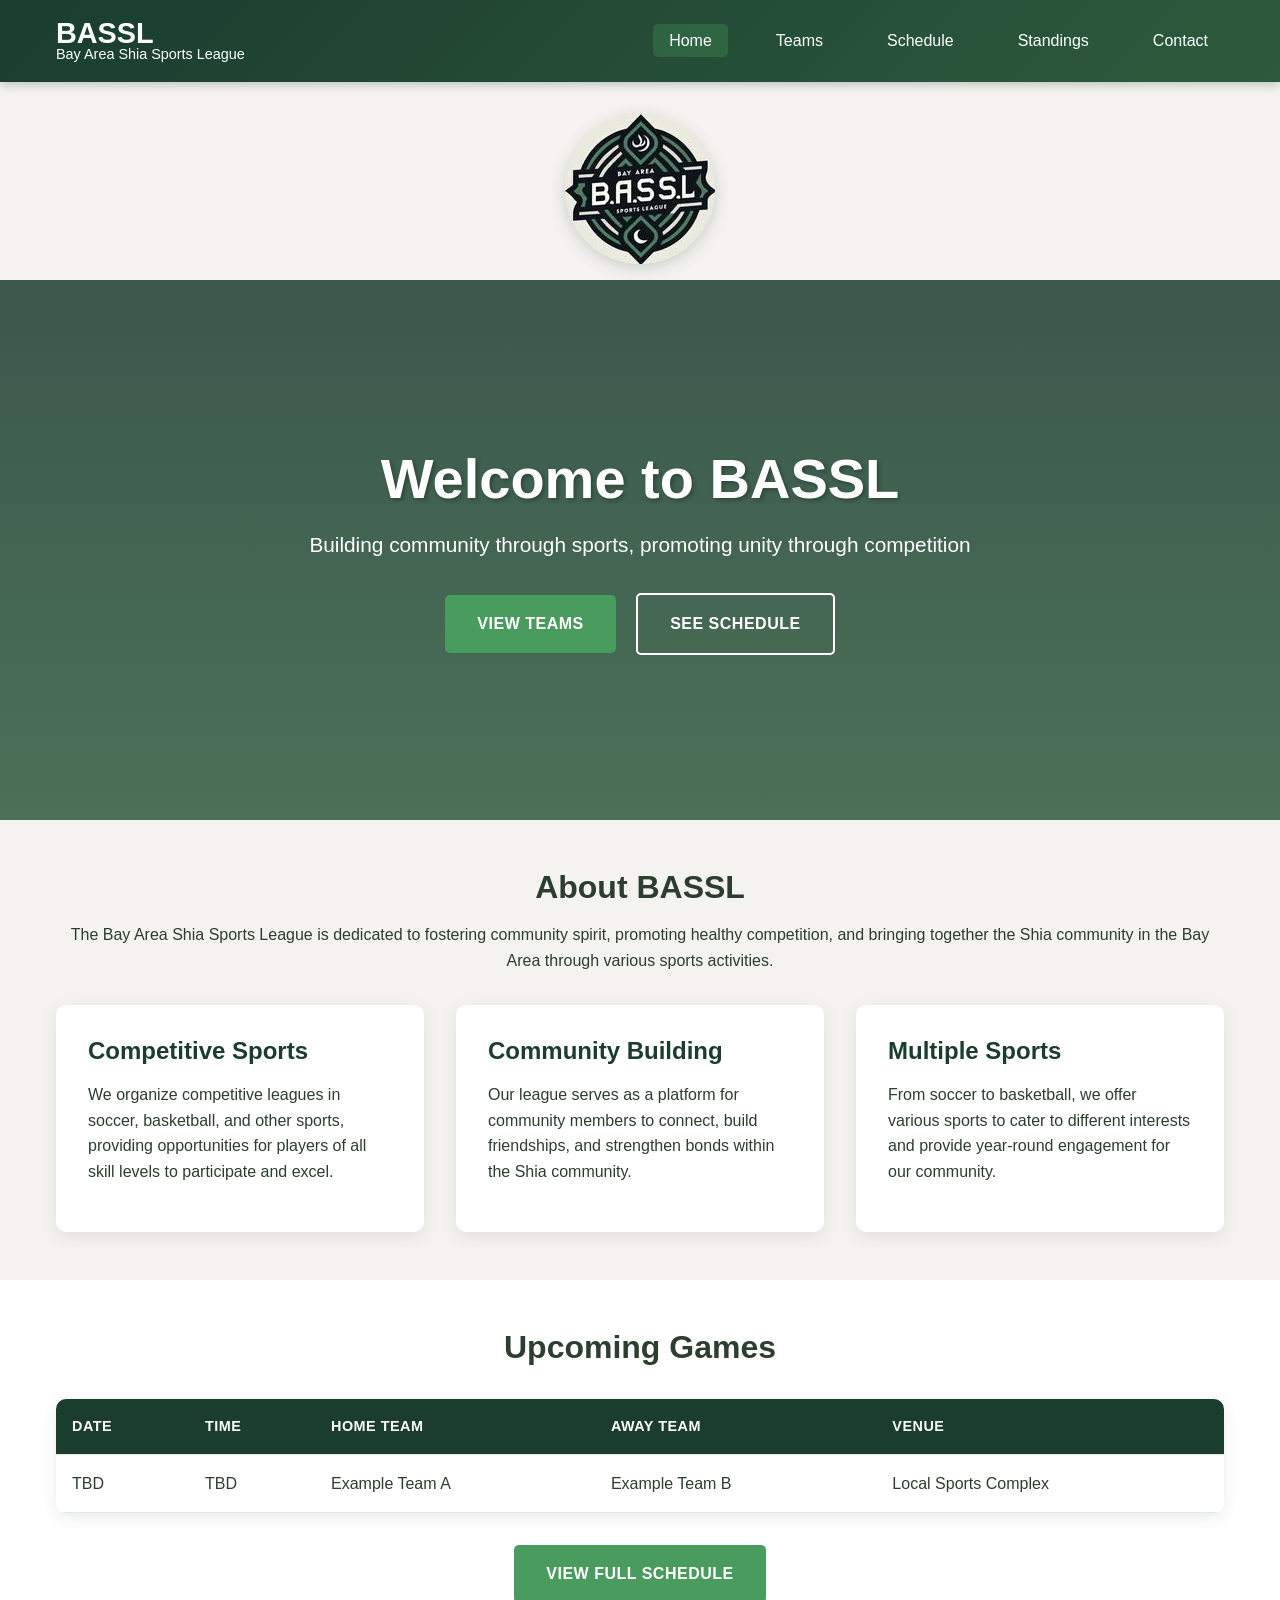
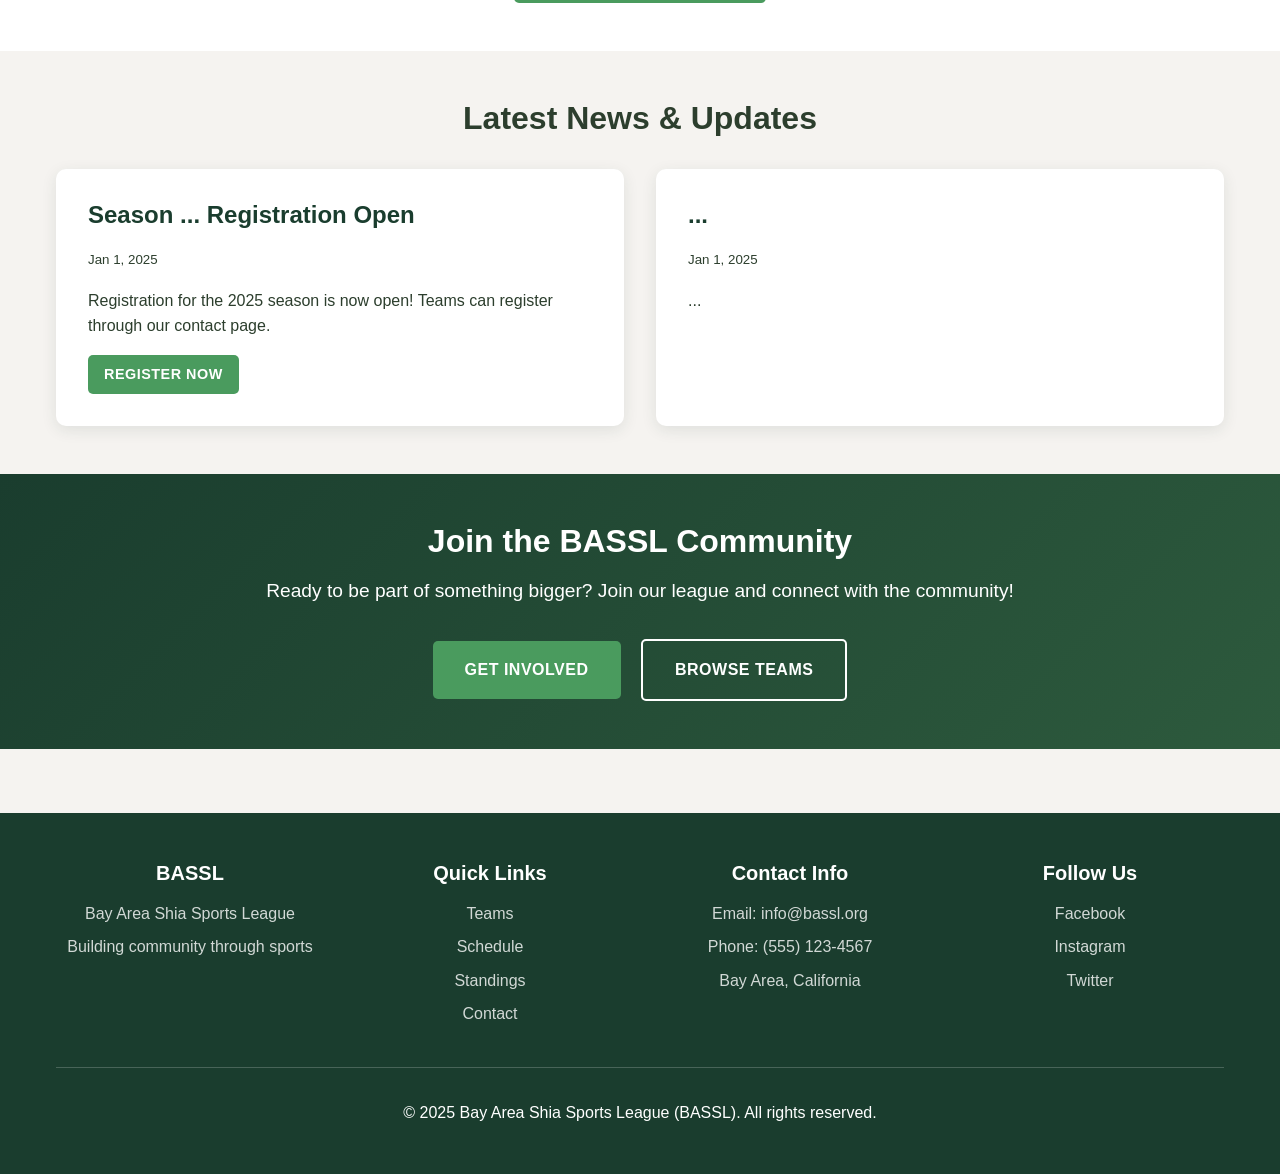
==== commit 8521b4a1: "NEW CHANGES: Logo Positioning Fix, New Animations, Overall Structure Fix, Minor Bugs Fixed." ====
--- a/index.html
+++ b/index.html
@@ -175,9 +175,9 @@
         </div>
     </footer>
 
-    <!-- Minimal JavaScript for mobile menu -->
+    <!-- JavaScript for mobile menu and scroll animations -->
     <script>
-        // Mobile menu toggle - minimal JavaScript
+        // Initialize scroll animations
         document.addEventListener('DOMContentLoaded', function() {
             const menuToggle = document.querySelector('.menu-toggle');
             const navMenu = document.getElementById('nav-menu');
@@ -187,6 +187,27 @@
                     navMenu.classList.toggle('show');
                 });
             }
+
+            // Scroll animation observer
+            const observerOptions = {
+                threshold: 0.1,
+                rootMargin: '0px 0px -50px 0px'
+            };
+
+            const observer = new IntersectionObserver(function(entries) {
+                entries.forEach(entry => {
+                    if (entry.isIntersecting) {
+                        entry.target.classList.add('in-view');
+                        observer.unobserve(entry.target);
+                    }
+                });
+            }, observerOptions);
+
+            // Observe all content sections and cards for scroll animations
+            document.querySelectorAll('.section, .card, table, .table-container, .card-grid').forEach(el => {
+                el.classList.add('scroll-animate');
+                observer.observe(el);
+            });
         });
     </script>
 </body>
--- a/css/style.css
+++ b/css/style.css
@@ -36,17 +36,100 @@
     background-color: var(--cream-bg);
 }
 
+/* Keyframe Animations */
+@keyframes fadeInDown {
+    from {
+        opacity: 0;
+        transform: translateY(-30px);
+    }
+    to {
+        opacity: 1;
+        transform: translateY(0);
+    }
+}
+
+@keyframes fadeInUp {
+    from {
+        opacity: 0;
+        transform: translateY(30px);
+    }
+    to {
+        opacity: 1;
+        transform: translateY(0);
+    }
+}
+
+@keyframes slideInLeft {
+    from {
+        opacity: 0;
+        transform: translateX(-50px);
+    }
+    to {
+        opacity: 1;
+        transform: translateX(0);
+    }
+}
+
+@keyframes slideInRight {
+    from {
+        opacity: 0;
+        transform: translateX(50px);
+    }
+    to {
+        opacity: 1;
+        transform: translateX(0);
+    }
+}
+
+@keyframes scaleIn {
+    from {
+        opacity: 0;
+        transform: scale(0.95);
+    }
+    to {
+        opacity: 1;
+        transform: scale(1);
+    }
+}
+
+@keyframes pulse {
+    0%, 100% {
+        opacity: 1;
+    }
+    50% {
+        opacity: 0.7;
+    }
+}
+
+@keyframes float {
+    0%, 100% {
+        transform: translateY(0px);
+    }
+    50% {
+        transform: translateY(-10px);
+    }
+}
+
 .main-logo {
-    position: absolute;
-    left: 20;
-    margin-left: 10px;
-    margin-top: 10px;
-    top: 20;
+    display: block;
+    max-width: 150px;
+    height: auto;
     border-radius: 50%;
+    margin: 2rem auto 1rem;
+    box-shadow: 0 4px 15px rgba(26, 61, 46, 0.2);
+    transition: transform 0.3s ease, box-shadow 0.3s ease;
+    animation: scaleIn 0.6s ease-out;
+}
+
+.main-logo:hover {
+    transform: scale(1.05);
+    box-shadow: 0 6px 20px rgba(26, 61, 46, 0.3);
 }
 
 .main-logo-home-link {
     text-decoration: none;
+    display: block;
+    text-align: center;
 }
 
 /* Typography */
@@ -94,6 +177,7 @@
     position: sticky;
     top: 0;
     z-index: 1000;
+    animation: slideInDown 0.6s ease-out;
 }
 
 .header-content {
@@ -119,6 +203,7 @@
     font-size: 0.9rem;
     opacity: 0.9;
     margin-top: -0.5rem;
+    animation: fadeInDown 0.8s ease-out 0.1s both;
 }
 
 /* Navigation Menu */
@@ -162,18 +247,21 @@
     min-height: 60vh;
     display: flex;
     align-items: center;
+    animation: fadeInUp 0.8s ease-out;
 }
 
 .hero-content h1 {
     font-size: 3.5rem;
     margin-bottom: 1rem;
     text-shadow: 2px 2px 4px rgba(0,0,0,0.3);
+    animation: fadeInDown 0.8s ease-out 0.2s both;
 }
 
 .hero-content p {
     font-size: 1.3rem;
     margin-bottom: 2rem;
     opacity: 0.95;
+    animation: fadeInUp 0.8s ease-out 0.3s both;
 }
 
 .btn {
@@ -188,6 +276,7 @@
     transition: all 0.3s ease;
     border: none;
     cursor: pointer;
+    animation: scaleIn 0.6s ease-out;
 }
 
 .btn:hover {
@@ -216,12 +305,33 @@
     margin-top: 2rem;
 }
 
+.card-grid .card:nth-child(1) {
+    animation: none;
+}
+
+.card-grid .card:nth-child(2) {
+    animation: none;
+}
+
+.card-grid .card:nth-child(3) {
+    animation: none;
+}
+
+.card-grid .card:nth-child(4) {
+    animation: none;
+}
+
+.card-grid .card:nth-child(n+5) {
+    animation: none;
+}
+
 .card {
     background: var(--white);
     border-radius: 10px;
     padding: 2rem;
     box-shadow: 0 4px 15px rgba(26, 61, 46, 0.1);
     transition: transform 0.3s ease, box-shadow 0.3s ease;
+    animation: none;
 }
 
 .card:hover {
@@ -272,6 +382,7 @@
     padding: 1rem;
     text-align: left;
     border-bottom: 1px solid rgba(74, 155, 94, 0.2);
+    transition: background-color 0.2s ease;
 }
 
 th {
@@ -302,6 +413,7 @@
     margin-bottom: 0.5rem;
     font-weight: 600;
     color: var(--text-dark);
+    animation: fadeInLeft 0.5s ease-out;
 }
 
 input, textarea, select {
@@ -310,14 +422,16 @@
     border: 2px solid rgba(74, 155, 94, 0.3);
     border-radius: 5px;
     font-size: 1rem;
-    transition: border-color 0.3s ease;
+    transition: border-color 0.3s ease, box-shadow 0.3s ease, background-color 0.3s ease;
     background-color: var(--white);
+    animation: fadeInUp 0.5s ease-out;
 }
 
 input:focus, textarea:focus, select:focus {
     outline: none;
     border-color: var(--accent-emerald);
     box-shadow: 0 0 0 3px rgba(74, 155, 94, 0.1);
+    background-color: rgba(74, 155, 94, 0.02);
 }
 
 /* Footer */
@@ -327,6 +441,7 @@
     text-align: center;
     padding: 3rem 0 2rem;
     margin-top: 4rem;
+    animation: fadeInUp 0.8s ease-out;
 }
 
 .footer-content {
@@ -373,6 +488,15 @@
 .text-primary { color: var(--primary-dark); }
 .text-success { color: var(--accent-emerald); }
 .text-danger { color: var(--danger); }
+
+/* Scroll Animation Classes */
+.scroll-animate {
+    /* Don't hide - let elements be visible by default */
+}
+
+.scroll-animate.in-view {
+    animation: fadeInUp 0.6s ease-out forwards;
+}
 
 /* Responsive Design - Mobile First */
 
@@ -410,6 +534,11 @@
         right: 1rem;
     }
     
+    .main-logo {
+        max-width: 120px;
+        margin: 1.5rem auto 1rem;
+    }
+    
     .hero-content h1 {
         font-size: 2.5rem;
     }
@@ -460,6 +589,11 @@
     .btn {
         padding: 0.75rem 1.5rem;
         font-size: 0.9rem;
+    }
+    
+    .main-logo {
+        max-width: 100px;
+        margin: 1rem auto 0.5rem;
     }
 }
 
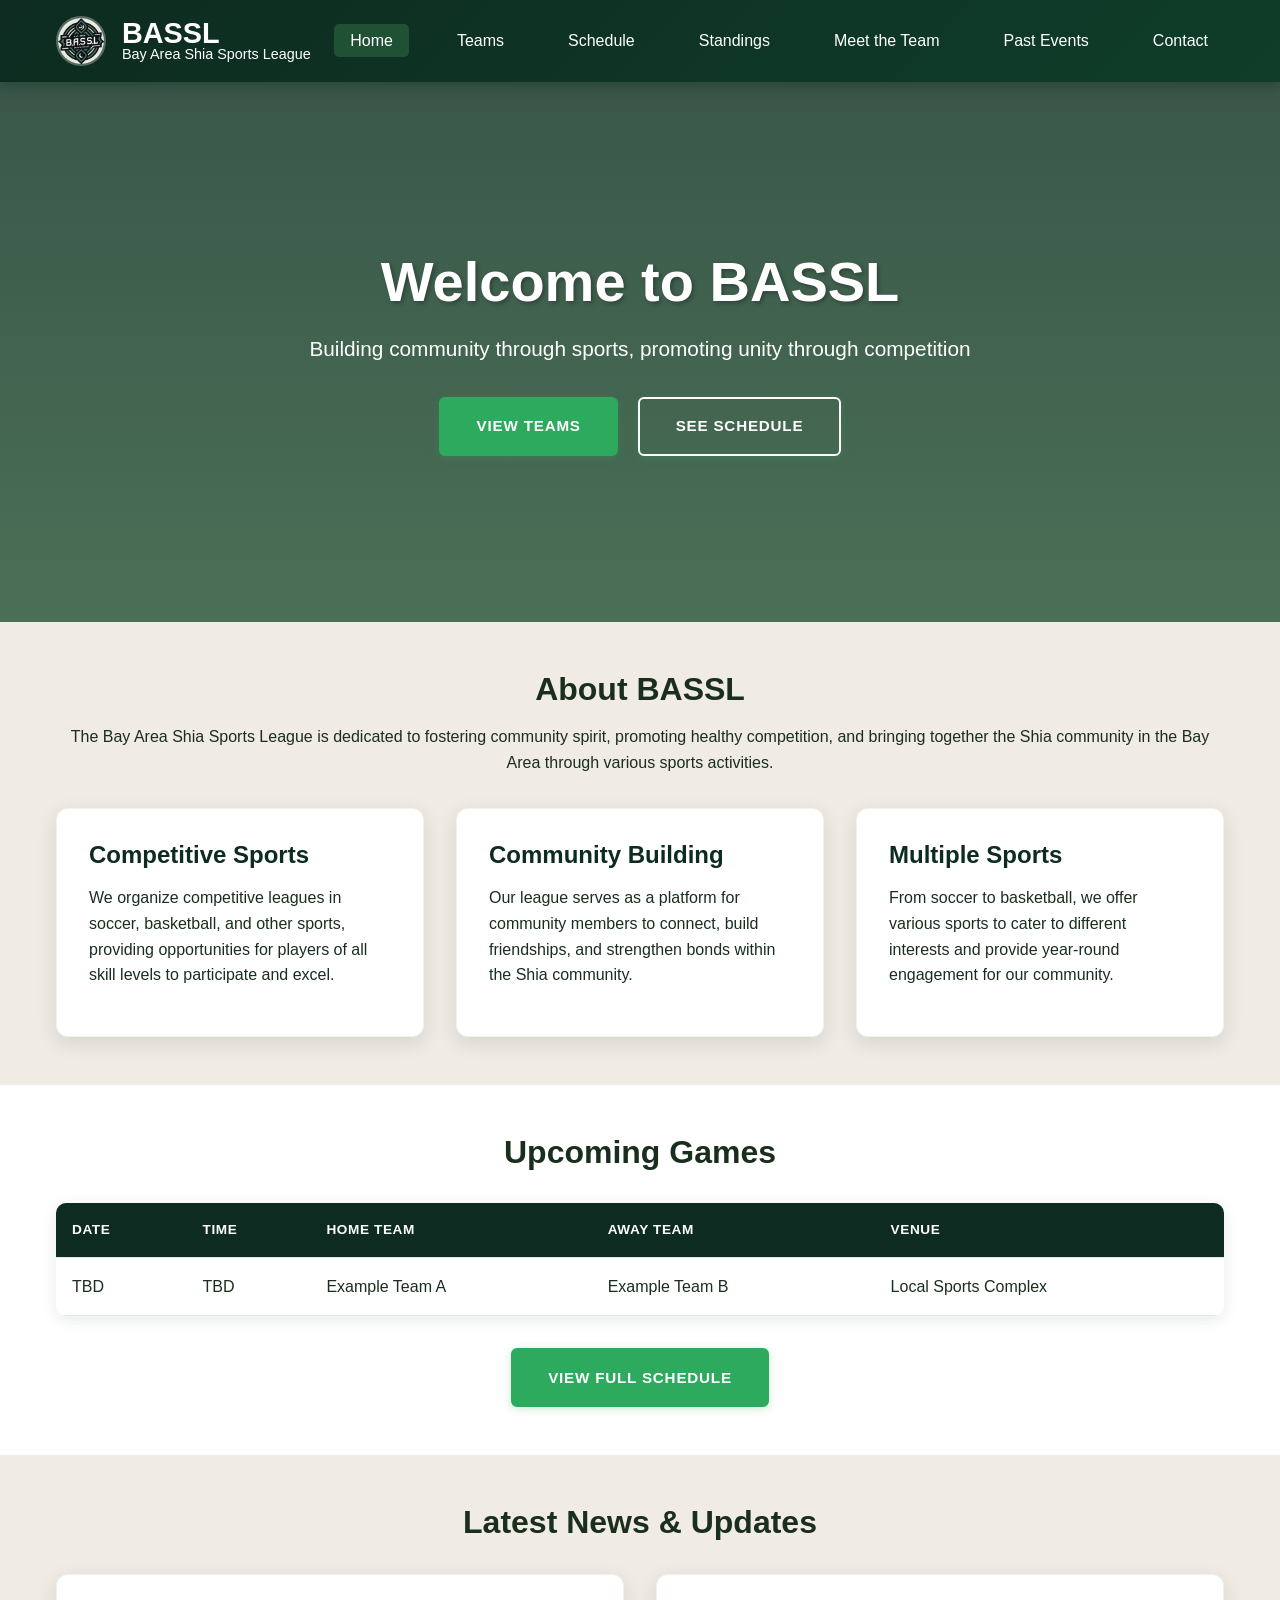
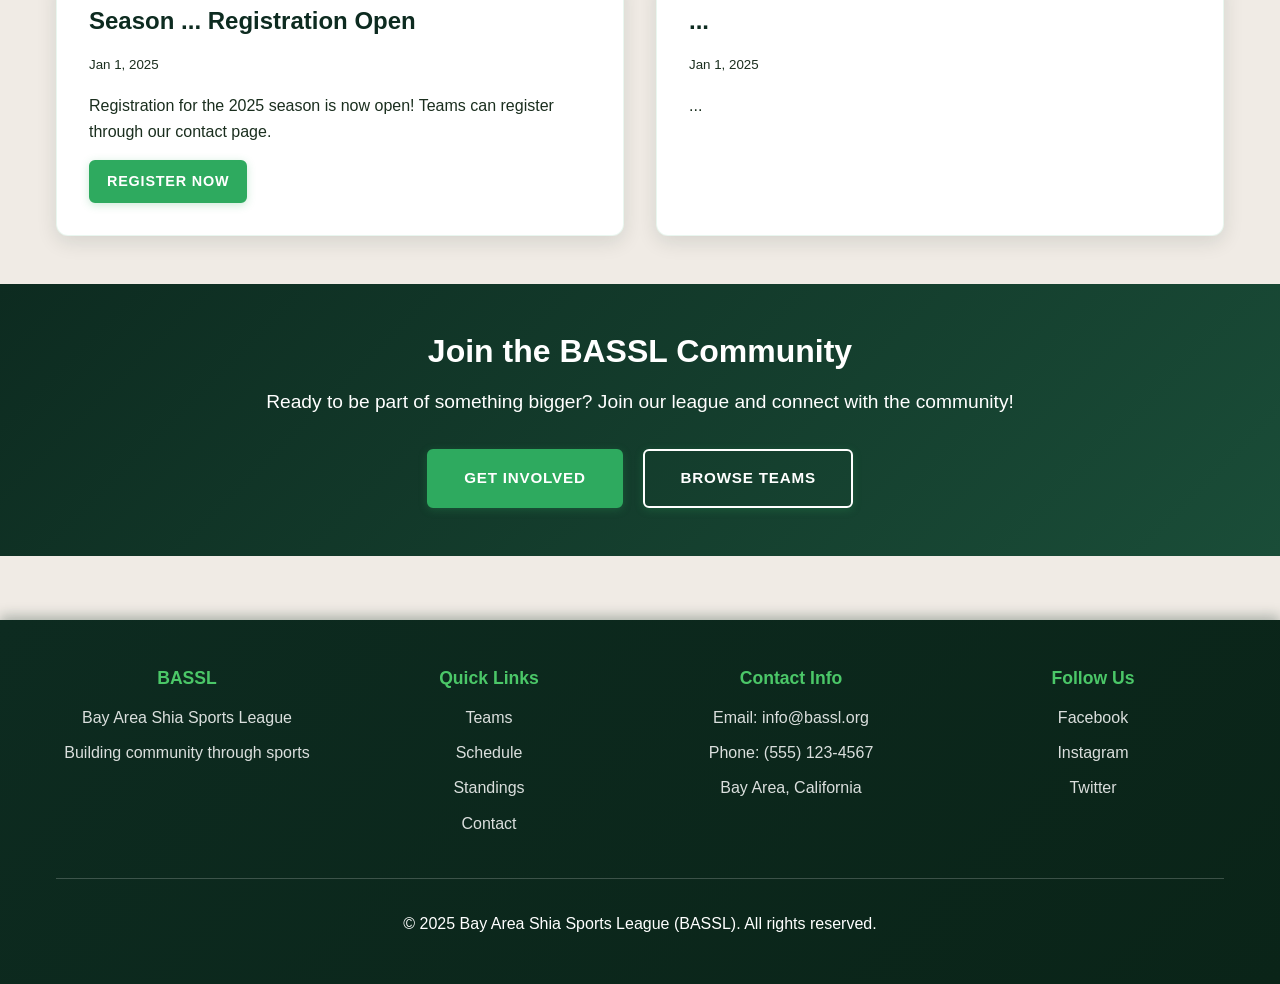
==== commit 24bb412e: "Major Changes: Logo Fix, Color Fix, New Team Page, Gallery." ====
--- a/index.html
+++ b/index.html
@@ -18,6 +18,7 @@
         <div class="container">
             <div class="header-content">
                 <div class="logo">
+                    <img src="BASSL logo.jpg" alt="BASSL Logo" class="header-logo-image">
                     <div>
                         <h1>BASSL</h1>
                         <div class="logo-subtitle">Bay Area Shia Sports League</div>
@@ -30,14 +31,14 @@
                         <li><a href="teams.html">Teams</a></li>
                         <li><a href="schedule.html">Schedule</a></li>
                         <li><a href="standings.html">Standings</a></li>
+                        <li><a href="team-members.html">Meet the Team</a></li>
+                        <li><a href="past-events.html">Past Events</a></li>
                         <li><a href="contact.html">Contact</a></li>
                     </ul>
                 </nav>
             </div>
         </div>
     </header>
-    <!--Main Logo-->
-    <a class="main-logo-home-link" href="index.html"><img class="main-logo" src="BASSL logo.jpg" alt="main-logo"></a>
 
     <!-- Hero Section -->
     <section class="hero">
@@ -164,9 +165,9 @@
                 </div>
                 <div class="footer-section">
                     <h4>Follow Us</h4>
-                    <p><a href="#">Facebook</a></p>
+                    <p><a href="https://www.facebook.com/bashiasportsleague" target="_blank">Facebook</a></p>
                     <p><a href="https://www.instagram.com/bashiasportsleague/" target="_blank">Instagram</a></p>
-                    <p><a href="#">Twitter</a></p>
+                    <p><a href="https://twitter.com/bashiasports" target="_blank">Twitter</a></p>
                 </div>
             </div>
             <div class="footer-bottom">
--- a/css/style.css
+++ b/css/style.css
@@ -4,17 +4,19 @@
 
 /* CSS Custom Properties - BASSL Logo Colors */
 :root {
-    --primary-dark: #1a3d2e;      /* Dark forest green from logo */
-    --primary-green: #2d5a3d;     /* Medium green from logo */
-    --accent-emerald: #4a9b5e;    /* Emerald green from logo */
-    --accent-light: #6bb77b;      /* Light green accent */
-    --cream-bg: #f5f3f0;          /* Cream background from logo */
-    --text-dark: #2c3e2d;         /* Dark green text */
-    --text-light: #5a6b5d;        /* Medium green text */
+    --primary-dark: #0d2b20;      /* Darker forest green - more professional */
+    --primary-green: #1a4d38;     /* Medium green - sharper */
+    --accent-emerald: #2eaa5f;    /* Brighter emerald - more vibrant */
+    --accent-light: #4bc768;      /* Brighter light green accent */
+    --cream-bg: #f0ebe5;          /* Slightly warmer cream background */
+    --text-dark: #1a2e1e;         /* Darker green text - better contrast */
+    --text-light: #3d5a45;        /* Medium green text - better readability */
     --white: #ffffff;
-    --success: #4a9b5e;           /* Using logo green for success */
+    --success: #2eaa5f;           /* Using brighter green for success */
     --warning: #d4a574;           /* Warm tone complement */
-    --danger: #c85a5a;            /* Muted red */
+    --danger: #b94a4a;            /* Slightly more vibrant red */
+    --accent-blue: #1565a0;       /* Professional blue for accents */
+    --accent-teal: #0d8989;       /* Teal for sports theme */
 }
 
 /* CSS Reset and Base Styles */
@@ -171,9 +173,9 @@
 
 /* Header and Navigation */
 header {
-    background: linear-gradient(135deg, var(--primary-dark) 0%, var(--primary-green) 100%);
-    color: var(--white);
-    box-shadow: 0 2px 10px rgba(26, 61, 46, 0.3);
+    background: linear-gradient(135deg, var(--primary-dark) 0%, #0f3d2a 100%);
+    color: var(--white);
+    box-shadow: 0 4px 12px rgba(13, 43, 32, 0.4);
     position: sticky;
     top: 0;
     z-index: 1000;
@@ -191,6 +193,14 @@
     display: flex;
     align-items: center;
     gap: 1rem;
+}
+
+.header-logo-image {
+    width: 50px;
+    height: 50px;
+    border-radius: 50%;
+    object-fit: cover;
+    border: 2px solid rgba(255, 255, 255, 0.3);
 }
 
 .logo h1 {
@@ -266,24 +276,26 @@
 
 .btn {
     display: inline-block;
-    padding: 1rem 2rem;
+    padding: 0.95rem 2.2rem;
     background-color: var(--accent-emerald);
     color: var(--white);
-    border-radius: 5px;
-    font-weight: 600;
+    border-radius: 6px;
+    font-weight: 700;
     text-transform: uppercase;
-    letter-spacing: 0.5px;
+    letter-spacing: 0.8px;
     transition: all 0.3s ease;
-    border: none;
+    border: 2px solid var(--accent-emerald);
     cursor: pointer;
     animation: scaleIn 0.6s ease-out;
+    font-size: 0.95rem;
+    box-shadow: 0 2px 8px rgba(46, 170, 95, 0.25);
 }
 
 .btn:hover {
-    background-color: var(--primary-green);
-    transform: translateY(-2px);
-    box-shadow: 0 4px 15px rgba(74, 155, 94, 0.4);
-    color: var(--white)
+    background-color: #1e8449;
+    transform: translateY(-3px);
+    box-shadow: 0 6px 20px rgba(46, 170, 95, 0.4);
+    color: var(--white);
 }
 
 .btn-secondary {
@@ -327,26 +339,32 @@
 
 .card {
     background: var(--white);
-    border-radius: 10px;
+    border-radius: 12px;
     padding: 2rem;
-    box-shadow: 0 4px 15px rgba(26, 61, 46, 0.1);
-    transition: transform 0.3s ease, box-shadow 0.3s ease;
+    box-shadow: 0 6px 20px rgba(13, 43, 32, 0.12);
+    transition: all 0.3s ease;
     animation: none;
+    border: 1px solid rgba(46, 170, 95, 0.1);
 }
 
 .card:hover {
-    transform: translateY(-5px);
-    box-shadow: 0 8px 25px rgba(26, 61, 46, 0.15);
+    transform: translateY(-8px);
+    box-shadow: 0 12px 35px rgba(46, 170, 95, 0.2);
+}
+
+/* Info-only cards without hover effects */
+.card.info-card {
+    transition: none;
+}
+
+.card.info-card:hover {
+    transform: none;
+    box-shadow: 0 6px 20px rgba(13, 43, 32, 0.12);
 }
 
 .card h3 {
     color: var(--primary-dark);
     margin-bottom: 1rem;
-}
-
-/* Team Cards */
-.team-card {
-    text-align: center;
 }
 
 .team-logo {
@@ -363,6 +381,111 @@
     font-weight: bold;
 }
 
+/* Team Member Cards */
+.team-grid {
+    display: grid;
+    grid-template-columns: repeat(auto-fit, minmax(300px, 1fr));
+    gap: 2rem;
+    margin-top: 2rem;
+}
+
+.team-member-card {
+    background: var(--white);
+    border-radius: 12px;
+    overflow: hidden;
+    box-shadow: 0 6px 20px rgba(13, 43, 32, 0.12);
+    transition: all 0.3s ease;
+    animation: none;
+    border: 1px solid rgba(46, 170, 95, 0.1);
+}
+
+.team-member-card:hover {
+    transform: translateY(-8px);
+    box-shadow: 0 12px 35px rgba(46, 170, 95, 0.2);
+}
+
+.member-photo {
+    width: 100%;
+    height: 200px;
+    background: linear-gradient(135deg, var(--primary-dark), var(--accent-emerald));
+    display: flex;
+    align-items: center;
+    justify-content: center;
+    color: var(--white);
+    font-size: 3rem;
+}
+
+.team-member-card h3 {
+    color: var(--primary-dark);
+    margin: 1.5rem 1.5rem 0.5rem;
+}
+
+.member-role {
+    margin: 0 1.5rem;
+}
+
+.team-member-card p {
+    padding: 0 1.5rem;
+    color: #666;
+}
+
+.team-member-card p:last-child {
+    padding-bottom: 1.5rem;
+}
+
+/* Events Grid */
+.events-grid {
+    display: grid;
+    grid-template-columns: repeat(auto-fit, minmax(320px, 1fr));
+    gap: 2rem;
+    margin-top: 2rem;
+}
+
+.event-card {
+    background: var(--white);
+    border-radius: 12px;
+    overflow: hidden;
+    box-shadow: 0 6px 20px rgba(13, 43, 32, 0.12);
+    transition: all 0.3s ease;
+    animation: none;
+    border: 1px solid rgba(46, 170, 95, 0.1);
+}
+
+.event-card:hover {
+    transform: translateY(-8px);
+    box-shadow: 0 12px 35px rgba(46, 170, 95, 0.2);
+}
+
+.event-image {
+    width: 100%;
+    height: 250px;
+    background-size: cover;
+    background-position: center;
+    transition: transform 0.3s ease;
+}
+
+.event-card:hover .event-image {
+    transform: scale(1.05);
+}
+
+.event-card h3 {
+    color: var(--primary-dark);
+    margin: 1.5rem 1.5rem 0.5rem;
+}
+
+.event-date {
+    margin: 0.5rem 1.5rem 1rem;
+}
+
+.event-card p {
+    margin: 0 1.5rem;
+    color: #666;
+}
+
+.event-card .btn {
+    margin: 1.5rem 1.5rem 1.5rem 0;
+}
+
 /* Tables */
 .table-container {
     overflow-x: auto;
@@ -388,18 +511,19 @@
 th {
     background-color: var(--primary-dark);
     color: var(--white);
-    font-weight: 600;
+    font-weight: 700;
     text-transform: uppercase;
-    letter-spacing: 0.5px;
-    font-size: 0.9rem;
+    letter-spacing: 0.6px;
+    font-size: 0.85rem;
+    padding: 1rem;
 }
 
 tr:hover {
-    background-color: rgba(74, 155, 94, 0.05);
+    background-color: rgba(46, 170, 95, 0.08);
 }
 
 .standings-table td:first-child {
-    font-weight: 600;
+    font-weight: 700;
     color: var(--primary-dark);
 }
 
@@ -419,10 +543,10 @@
 input, textarea, select {
     width: 100%;
     padding: 1rem;
-    border: 2px solid rgba(74, 155, 94, 0.3);
-    border-radius: 5px;
+    border: 2px solid #ddd;
+    border-radius: 6px;
     font-size: 1rem;
-    transition: border-color 0.3s ease, box-shadow 0.3s ease, background-color 0.3s ease;
+    transition: all 0.3s ease;
     background-color: var(--white);
     animation: fadeInUp 0.5s ease-out;
 }
@@ -430,39 +554,44 @@
 input:focus, textarea:focus, select:focus {
     outline: none;
     border-color: var(--accent-emerald);
-    box-shadow: 0 0 0 3px rgba(74, 155, 94, 0.1);
-    background-color: rgba(74, 155, 94, 0.02);
+    box-shadow: 0 0 0 4px rgba(46, 170, 95, 0.15);
+    background-color: rgba(46, 170, 95, 0.02);
 }
 
 /* Footer */
 footer {
-    background-color: var(--primary-dark);
+    background: linear-gradient(135deg, var(--primary-dark) 0%, #0a2418 100%);
     color: var(--white);
     text-align: center;
     padding: 3rem 0 2rem;
     margin-top: 4rem;
     animation: fadeInUp 0.8s ease-out;
+    box-shadow: 0 -4px 12px rgba(13, 43, 32, 0.3);
 }
 
 .footer-content {
     display: grid;
     grid-template-columns: repeat(auto-fit, minmax(250px, 1fr));
-    gap: 2rem;
+    gap: 2.5rem;
     margin-bottom: 2rem;
 }
 
 .footer-section h4 {
     margin-bottom: 1rem;
-    color: var(--white);
+    color: var(--accent-light);
+    font-size: 1.1rem;
+    font-weight: 700;
 }
 
 .footer-section p, .footer-section a {
-    color: rgba(255,255,255,0.8);
-    margin-bottom: 0.5rem;
+    color: rgba(255,255,255,0.85);
+    margin-bottom: 0.6rem;
+    transition: color 0.3s ease;
 }
 
 .footer-section a:hover {
     color: var(--accent-light);
+    font-weight: 600;
 }
 
 .footer-bottom {
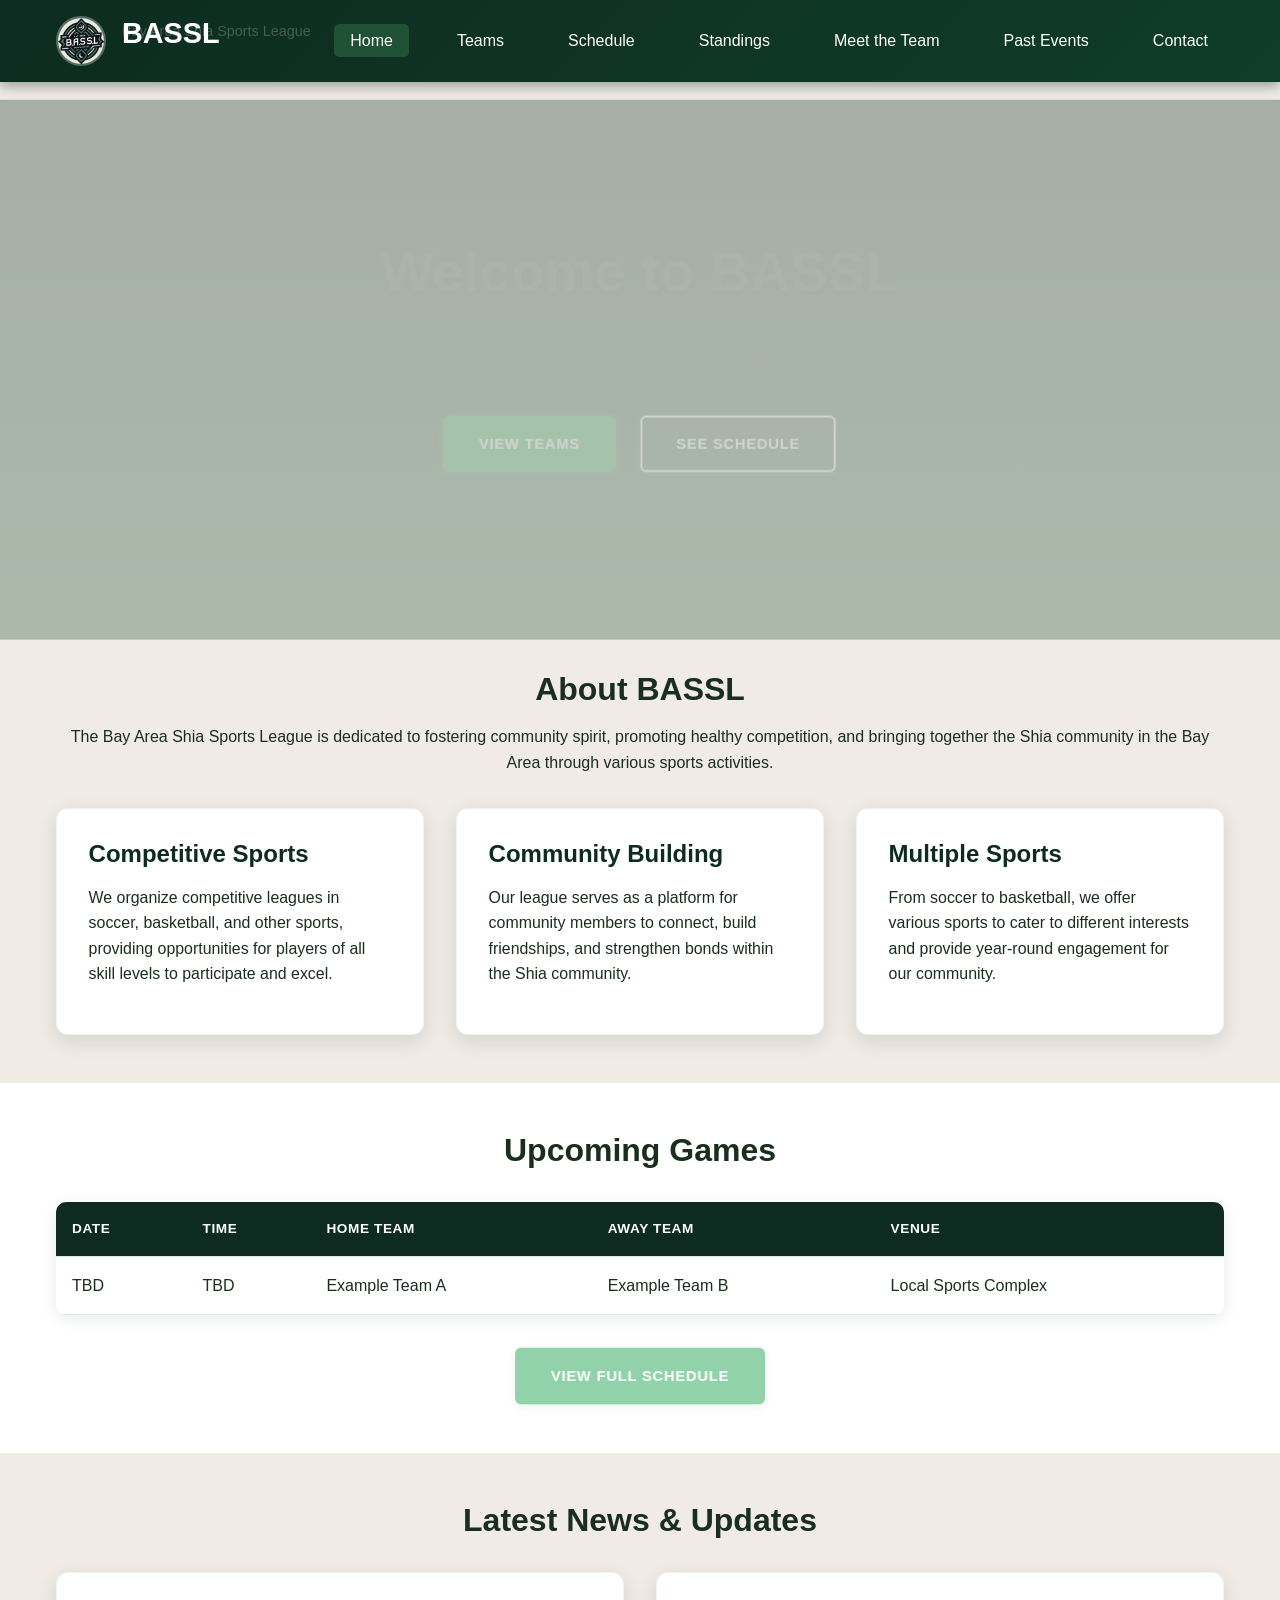
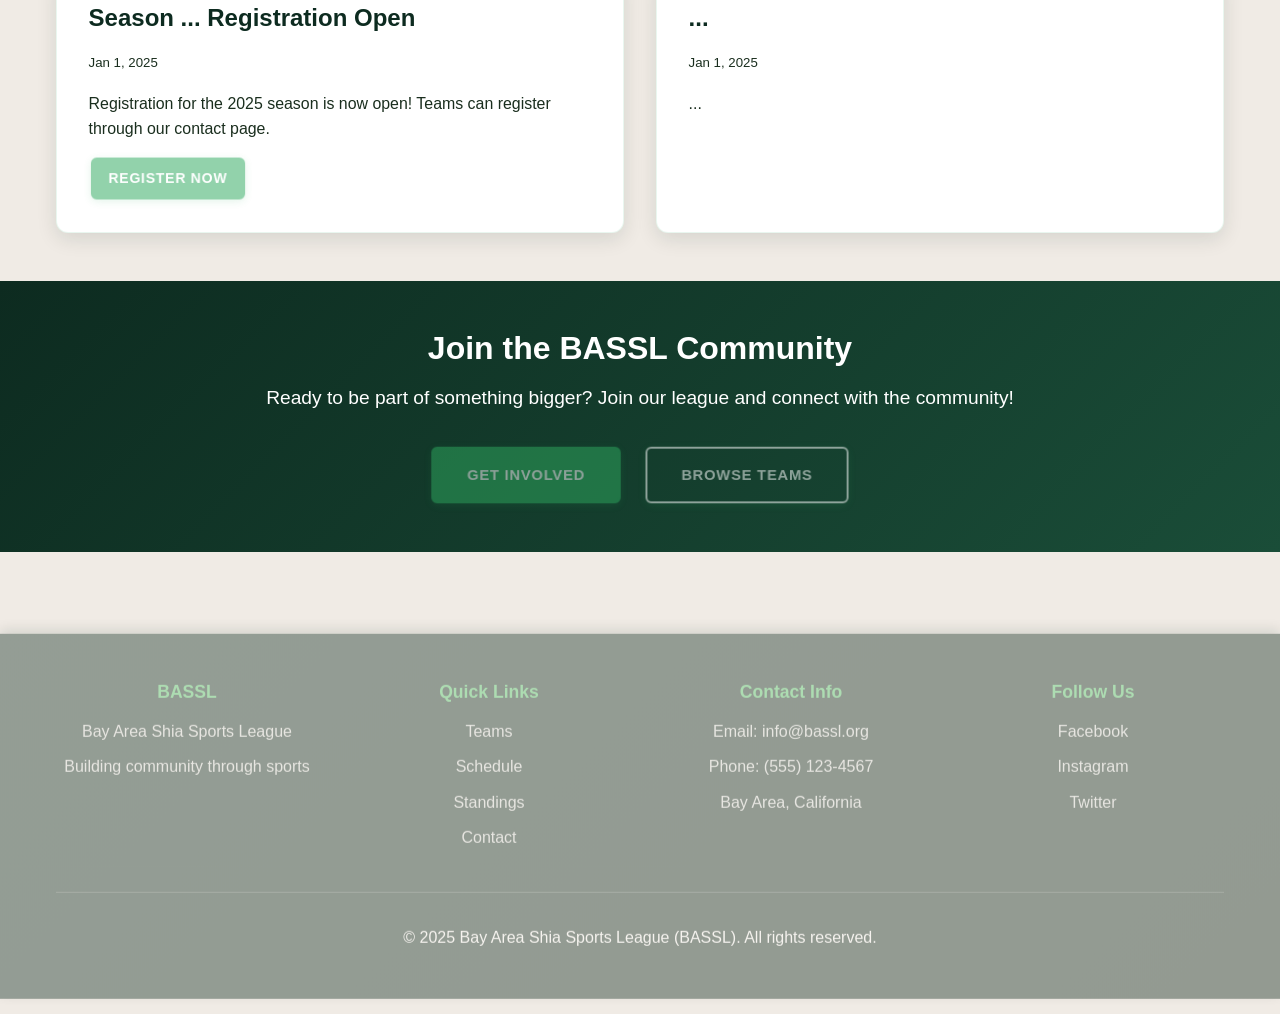
==== commit d59fb19e: "URL Configuration Fix#2" ====
--- a/index.html
+++ b/index.html
@@ -3,213 +3,11 @@
 <head>
     <meta charset="UTF-8">
     <meta name="viewport" content="width=device-width, initial-scale=1.0">
-    <meta name="description" content="Bay Area Shia Sports League - Promoting sports, community, and unity in the Bay Area Shia community">
-    <meta name="keywords" content="BASSL, Bay Area, Shia, Sports, League, Soccer, Basketball, Community">
+    <meta http-equiv="refresh" content="0; url=home/">
     <title>BASSL - Bay Area Shia Sports League</title>
-    <link rel="apple-touch-icon" sizes="180x180" href="apple-touch-icon.png">
-    <link rel="icon" type="image/png" sizes="32x32" href="favicon-32x32.png">
-    <link rel="icon" type="image/png" sizes="16x16" href="favicon-16x16.png">
-    <link rel="manifest" href="site.webmanifest">
-    <link rel="stylesheet" href="css/style.css">
 </head>
 <body>
-    <!-- Header and Navigation -->
-    <header>
-        <div class="container">
-            <div class="header-content">
-                <div class="logo">
-                    <img src="BASSL logo.jpg" alt="BASSL Logo" class="header-logo-image">
-                    <div>
-                        <h1>BASSL</h1>
-                        <div class="logo-subtitle">Bay Area Shia Sports League</div>
-                    </div>
-                </div>
-                <nav>
-                    <button class="menu-toggle" aria-label="Toggle navigation menu">☰</button>
-                    <ul id="nav-menu">
-                        <li><a href="index.html" class="active">Home</a></li>
-                        <li><a href="teams.html">Teams</a></li>
-                        <li><a href="schedule.html">Schedule</a></li>
-                        <li><a href="standings.html">Standings</a></li>
-                        <li><a href="team-members.html">Meet the Team</a></li>
-                        <li><a href="past-events.html">Past Events</a></li>
-                        <li><a href="contact.html">Contact</a></li>
-                    </ul>
-                </nav>
-            </div>
-        </div>
-    </header>
-
-    <!-- Hero Section -->
-    <section class="hero">
-        <div class="container">
-            <div class="hero-content">
-                <h1>Welcome to BASSL</h1>
-                <p>Building community through sports, promoting unity through competition</p>
-                <div style="margin-top: 2rem;">
-                    <a href="teams.html" class="btn">View Teams</a>
-                    <a href="schedule.html" class="btn btn-secondary" style="margin-left: 1rem;">See Schedule</a>
-                </div>
-            </div>
-        </div>
-    </section>
-
-    <!-- About Section -->
-    <section class="section">
-        <div class="container">
-            <div class="text-center mb-2">
-                <h2>About BASSL</h2>
-                <p>The Bay Area Shia Sports League is dedicated to fostering community spirit, promoting healthy competition, and bringing together the Shia community in the Bay Area through various sports activities.</p>
-            </div>
-            
-            <div class="card-grid">
-                <div class="card">
-                    <h3>Competitive Sports</h3>
-                    <p>We organize competitive leagues in soccer, basketball, and other sports, providing opportunities for players of all skill levels to participate and excel.</p>
-                </div>
-                <div class="card">
-                    <h3>Community Building</h3>
-                    <p>Our league serves as a platform for community members to connect, build friendships, and strengthen bonds within the Shia community.</p>
-                </div>
-                <div class="card">
-                    <h3>Multiple Sports</h3>
-                    <p>From soccer to basketball, we offer various sports to cater to different interests and provide year-round engagement for our community.</p>
-                </div>
-            </div>
-        </div>
-    </section>
-
-    <!-- Upcoming Games Section -->
-    <section class="section" style="background-color: white;">
-        <div class="container">
-            <h2 class="text-center mb-2">Upcoming Games</h2>
-            <div class="table-container">
-                <table>
-                    <thead>
-                        <tr>
-                            <th>Date</th>
-                            <th>Time</th>
-                            <th>Home Team</th>
-                            <th>Away Team</th>
-                            <th>Venue</th>
-                        </tr>
-                    </thead>
-                    <tbody>
-                        <tr>
-                            <td>TBD</td>
-                            <td>TBD</td>
-                            <td>Example Team A</td>
-                            <td>Example Team B</td>
-                            <td>Local Sports Complex</td>
-                        </tr>
-                    </tbody>
-                </table>
-            </div>
-            <div class="text-center mt-2">
-                <a href="schedule.html" class="btn">View Full Schedule</a>
-            </div>
-        </div>
-    </section>
-
-    <!-- News and Updates Section -->
-    <section class="section">
-        <div class="container">
-            <h2 class="text-center mb-2">Latest News & Updates</h2>
-            <div class="card-grid">
-                <div class="card">
-                    <h3>Season ... Registration Open</h3>
-                    <p><small>Jan 1, 2025</small></p>
-                    <p>Registration for the 2025 season is now open! Teams can register through our contact page.</p>
-                    <a href="contact.html" class="btn" style="font-size: 0.9rem; padding: 0.5rem 1rem;">Register Now</a>
-                </div>
-                <div class="card">
-                    <h3>...</h3>
-                    <p><small>Jan 1, 2025</small></p>
-                    <p>...</p>
-                </div>
-            </div>
-        </div>
-    </section>
-
-    <!-- Call to Action Section -->
-    <section class="section" style="background: linear-gradient(135deg, var(--primary-dark) 0%, var(--primary-green) 100%); color: white;">
-        <div class="container text-center">
-            <h2>Join the BASSL Community</h2>
-            <p style="font-size: 1.2rem; margin-bottom: 2rem;">Ready to be part of something bigger? Join our league and connect with the community!</p>
-            <a href="contact.html" class="btn" style="margin-right: 1rem;">Get Involved</a>
-            <a href="teams.html" class="btn btn-secondary">Browse Teams</a>
-        </div>
-    </section>
-
-    <!-- Footer -->
-    <footer>
-        <div class="container">
-            <div class="footer-content">
-                <div class="footer-section">
-                    <h4>BASSL</h4>
-                    <p>Bay Area Shia Sports League</p>
-                    <p>Building community through sports</p>
-                </div>
-                <div class="footer-section">
-                    <h4>Quick Links</h4>
-                    <p><a href="teams.html">Teams</a></p>
-                    <p><a href="schedule.html">Schedule</a></p>
-                    <p><a href="standings.html">Standings</a></p>
-                    <p><a href="contact.html">Contact</a></p>
-                </div>
-                <div class="footer-section">
-                    <h4>Contact Info</h4>
-                    <p>Email: info@bassl.org</p>
-                    <p>Phone: (555) 123-4567</p>
-                    <p>Bay Area, California</p>
-                </div>
-                <div class="footer-section">
-                    <h4>Follow Us</h4>
-                    <p><a href="https://www.facebook.com/bashiasportsleague" target="_blank">Facebook</a></p>
-                    <p><a href="https://www.instagram.com/bashiasportsleague/" target="_blank">Instagram</a></p>
-                    <p><a href="https://twitter.com/bashiasports" target="_blank">Twitter</a></p>
-                </div>
-            </div>
-            <div class="footer-bottom">
-                <p>&copy; 2025 Bay Area Shia Sports League (BASSL). All rights reserved.</p>
-            </div>
-        </div>
-    </footer>
-
-    <!-- JavaScript for mobile menu and scroll animations -->
-    <script>
-        // Initialize scroll animations
-        document.addEventListener('DOMContentLoaded', function() {
-            const menuToggle = document.querySelector('.menu-toggle');
-            const navMenu = document.getElementById('nav-menu');
-            
-            if (menuToggle && navMenu) {
-                menuToggle.addEventListener('click', function() {
-                    navMenu.classList.toggle('show');
-                });
-            }
-
-            // Scroll animation observer
-            const observerOptions = {
-                threshold: 0.1,
-                rootMargin: '0px 0px -50px 0px'
-            };
-
-            const observer = new IntersectionObserver(function(entries) {
-                entries.forEach(entry => {
-                    if (entry.isIntersecting) {
-                        entry.target.classList.add('in-view');
-                        observer.unobserve(entry.target);
-                    }
-                });
-            }, observerOptions);
-
-            // Observe all content sections and cards for scroll animations
-            document.querySelectorAll('.section, .card, table, .table-container, .card-grid').forEach(el => {
-                el.classList.add('scroll-animate');
-                observer.observe(el);
-            });
-        });
-    </script>
+    <p>Redirecting to home page...</p>
+    <a href="home/">Click here if you are not redirected</a>
 </body>
 </html>
